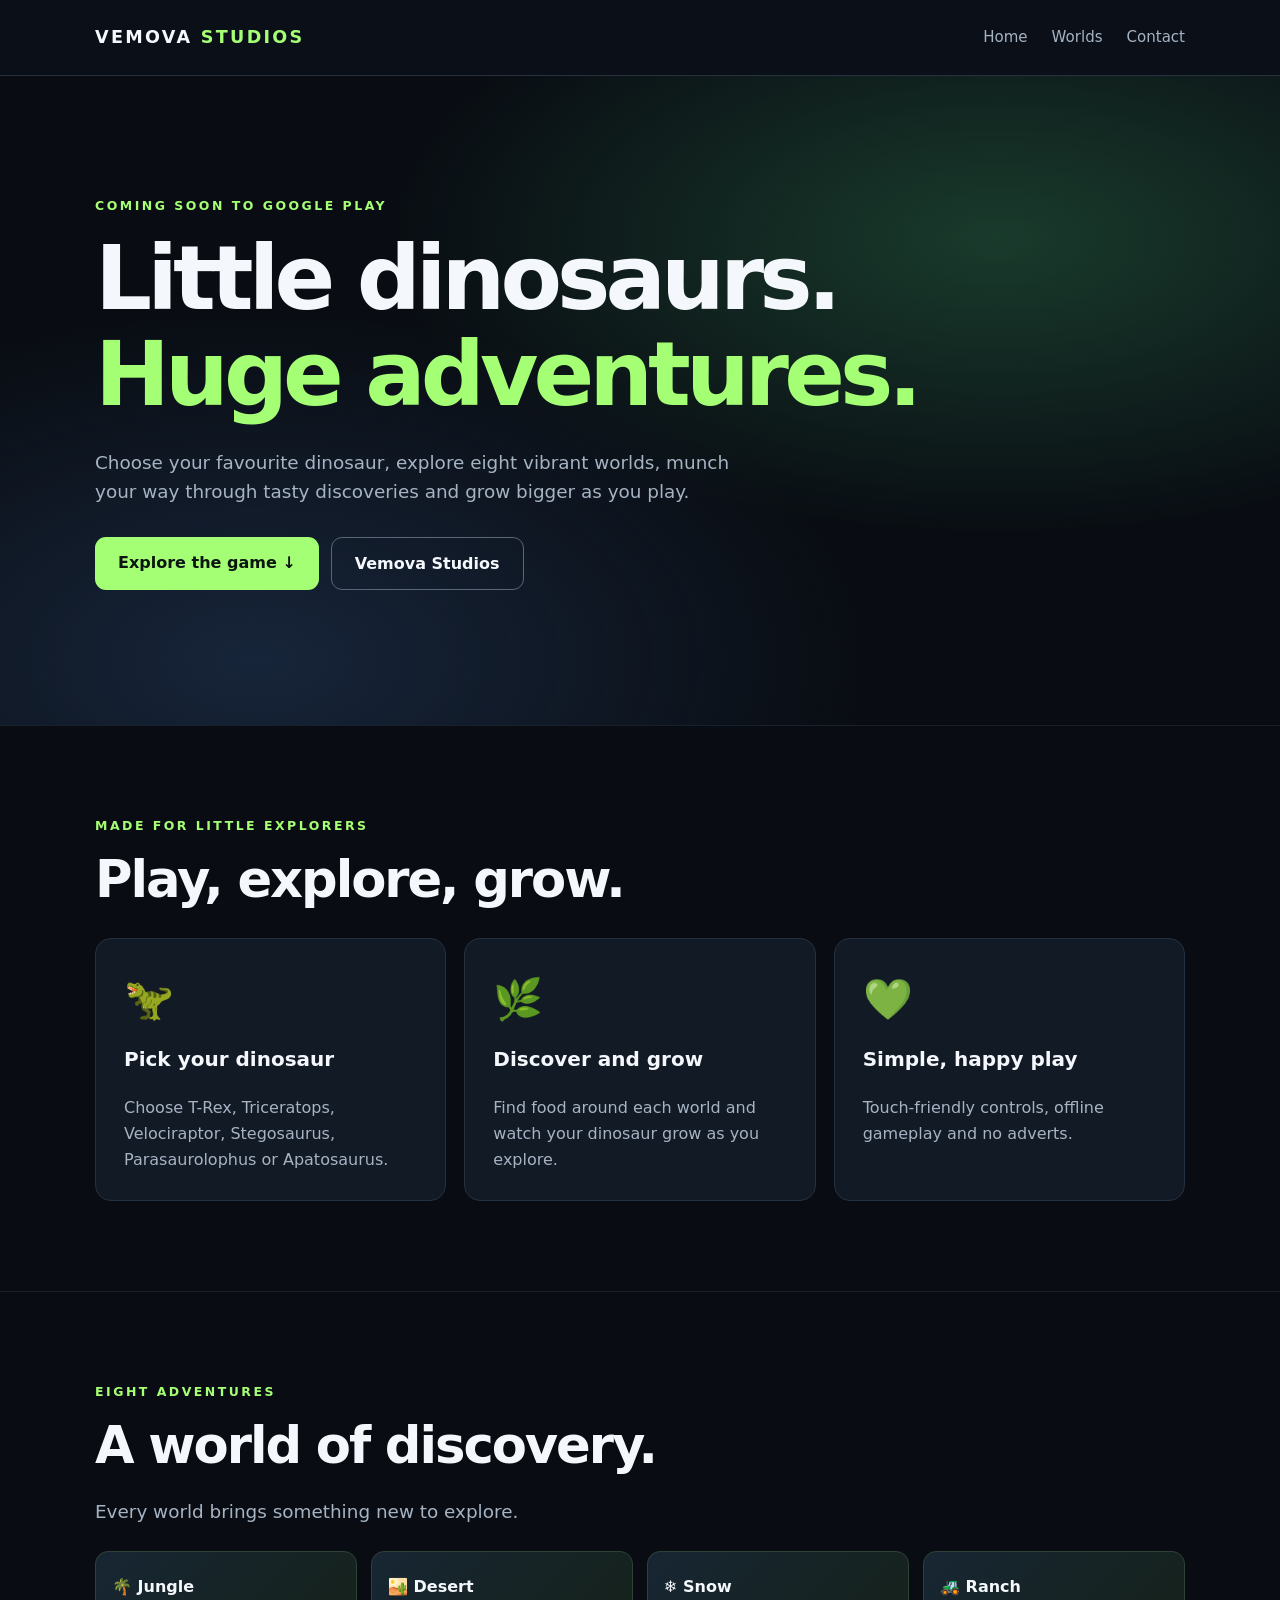
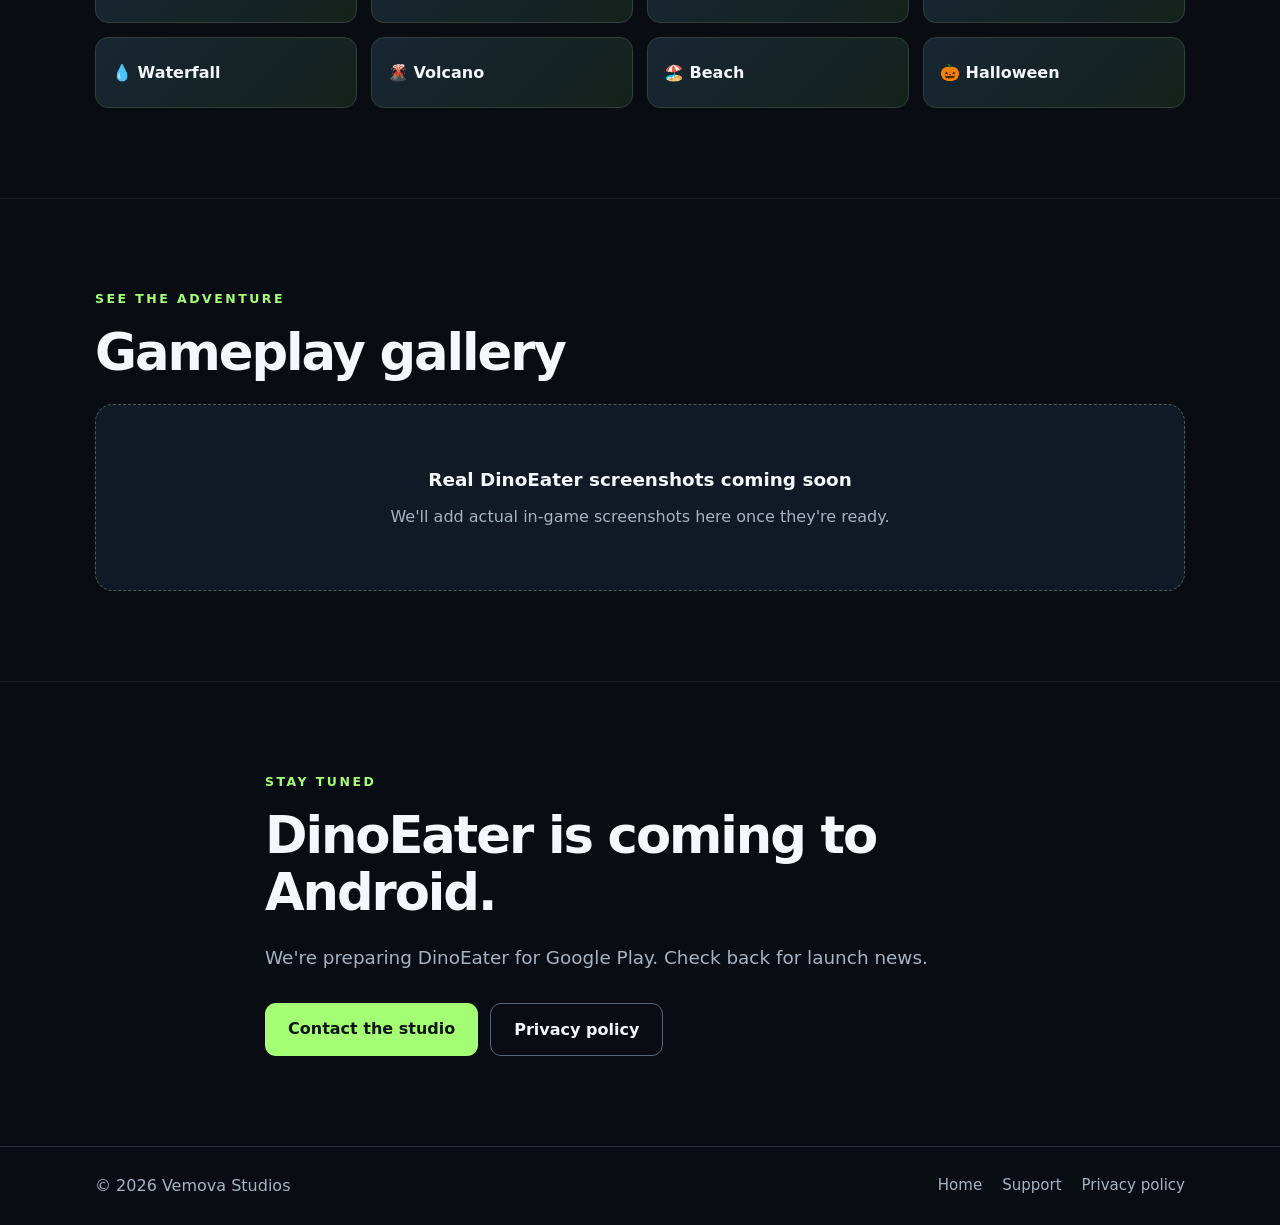
==== dinoeater/index.html @ 9712a266 "Add Vemova Studios website: dinoeater/index.html" ====
<!doctype html><html lang="en-GB"><head><meta charset="utf-8"><meta name="viewport" content="width=device-width,initial-scale=1"><meta name="description" content="DinoEater: an ad-free dinosaur adventure with six playable dinosaurs and eight worlds. Coming soon to Google Play."><meta name="theme-color" content="#090d13"><title>DinoEater | Vemova Studios</title><link rel="stylesheet" href="../style.css"></head><body><header><div class="wrap nav"><a class="brand" href="../">VEMOVA <span>STUDIOS</span></a><nav><a href="../">Home</a><a href="#worlds">Worlds</a><a href="mailto:support@vemovastudios.co.uk">Contact</a></nav></div></header><main><section class="hero"><div class="wrap"><div class="eyebrow">COMING SOON TO GOOGLE PLAY</div><h1>Little dinosaurs.<br><em>Huge adventures.</em></h1><p class="lead">Choose your favourite dinosaur, explore eight vibrant worlds, munch your way through tasty discoveries and grow bigger as you play.</p><div class="actions"><a class="button" href="#features">Explore the game ↓</a><a class="button outline" href="../">Vemova Studios</a></div></div></section><section class="section" id="features"><div class="wrap"><div class="eyebrow">MADE FOR LITTLE EXPLORERS</div><h2>Play, explore, grow.</h2><div class="grid"><article class="tile"><div class="icon">🦖</div><h3>Pick your dinosaur</h3><p>Choose T-Rex, Triceratops, Velociraptor, Stegosaurus, Parasaurolophus or Apatosaurus.</p></article><article class="tile"><div class="icon">🌿</div><h3>Discover and grow</h3><p>Find food around each world and watch your dinosaur grow as you explore.</p></article><article class="tile"><div class="icon">💚</div><h3>Simple, happy play</h3><p>Touch-friendly controls, offline gameplay and no adverts.</p></article></div></div></section><section class="section" id="worlds"><div class="wrap"><div class="eyebrow">EIGHT ADVENTURES</div><h2>A world of discovery.</h2><p class="section-intro">Every world brings something new to explore.</p><div class="worlds"><div class="world">🌴 Jungle</div><div class="world">🏜️ Desert</div><div class="world">❄️ Snow</div><div class="world">🚜 Ranch</div><div class="world">💧 Waterfall</div><div class="world">🌋 Volcano</div><div class="world">🏖️ Beach</div><div class="world">🎃 Halloween</div></div></div></section><section class="section"><div class="wrap"><div class="eyebrow">SEE THE ADVENTURE</div><h2>Gameplay gallery</h2><div class="shots"><strong>Real DinoEater screenshots coming soon</strong><p>We'll add actual in-game screenshots here once they're ready.</p></div></div></section><section class="section"><div class="wrap narrow"><div class="eyebrow">STAY TUNED</div><h2>DinoEater is coming to Android.</h2><p class="section-intro">We're preparing DinoEater for Google Play. Check back for launch news.</p><div class="actions"><a class="button" href="mailto:support@vemovastudios.co.uk?subject=DinoEater%20enquiry">Contact the studio</a><a class="button outline" href="https://privacy.vemovastudios.co.uk/">Privacy policy</a></div></div></section></main><footer><div class="wrap footer-inner"><span>© <span id="year">2026</span> Vemova Studios</span><div class="footer-links"><a href="../">Home</a><a href="mailto:support@vemovastudios.co.uk">Support</a><a href="https://privacy.vemovastudios.co.uk/">Privacy policy</a></div></div></footer><script>document.getElementById('year').textContent=new Date().getFullYear()</script></body></html>
---- style.css ----
:root{color-scheme:dark;--bg:#090d13;--panel:#121a25;--line:#263140;--text:#f4f7fb;--muted:#a6b3c3;--green:#a5ff75}*{box-sizing:border-box}html{scroll-behavior:smooth}body{margin:0;background:var(--bg);color:var(--text);font-family:Inter,system-ui,-apple-system,Segoe UI,sans-serif;line-height:1.6}a{color:inherit;text-decoration:none}.wrap{max-width:1140px;margin:auto;padding:0 25px}header{background:#0b1119eF;border-bottom:1px solid var(--line);position:sticky;top:0;z-index:5;backdrop-filter:blur(12px)}.nav{display:flex;justify-content:space-between;align-items:center;min-height:75px;gap:20px}.brand{font-size:1.1rem;font-weight:900;letter-spacing:.13em;white-space:nowrap}.brand span{color:var(--green)}nav{display:flex;gap:24px;flex-wrap:wrap}nav a,.footer-links a{color:var(--muted);font-size:.94rem}nav a:hover,a:hover{color:var(--green)}.hero{padding:120px 0 135px;background:radial-gradient(ellipse at 78% 25%,#193b2c 0,transparent 43%),radial-gradient(ellipse at 20% 90%,#17253a 0,transparent 42%),var(--bg)}.eyebrow{font-size:.78rem;font-weight:800;letter-spacing:.2em;color:var(--green);margin-bottom:15px}h1,h2,h3,p{margin-top:0}h1{font-size:clamp(3rem,7vw,6.4rem);line-height:1.07;letter-spacing:-.055em;margin-bottom:25px}h1 em{color:var(--green);font-style:normal}h2{font-size:clamp(2.1rem,4vw,3.7rem);line-height:1.12;letter-spacing:-.04em;margin-bottom:22px}h3{font-size:1.25rem}.lead,.section-intro{font-size:1.15rem;max-width:680px;color:var(--muted)}.actions{display:flex;gap:12px;flex-wrap:wrap;margin-top:30px}.button{display:inline-block;background:var(--green);color:#0b1610;padding:13px 23px;border-radius:11px;font-weight:800}.button:hover{background:#d0ffae;color:#07120a}.button.outline{background:transparent;border:1px solid #586677;color:var(--text)}.section{padding:90px 0;border-top:1px solid #17202b}.feature{display:grid;grid-template-columns:1.1fr .9fr;gap:45px;align-items:center}.pills{display:flex;flex-wrap:wrap;gap:9px;margin:24px 0 28px}.pill{padding:7px 12px;border:1px solid #3c5443;border-radius:99px;color:#d5f6d2;background:#15241d;font-size:.84rem}.dino-mark{min-height:350px;border-radius:22px;display:grid;place-items:center;text-align:center;background:radial-gradient(circle at 50% 45%,#275c35,#132b28 60%,#101824);border:1px solid #31503c;box-shadow:0 20px 80px #0005}.dino-mark strong{display:block;font-size:2.6rem;color:var(--green);line-height:1.3}.dino-mark small{display:block;color:#d0dfd2}.emoji{font-size:6.5rem}.narrow{max-width:800px}.grid{display:grid;grid-template-columns:repeat(3,1fr);gap:18px;margin-top:30px}.tile{background:var(--panel);border:1px solid var(--line);border-radius:16px;padding:28px}.tile p{color:var(--muted);margin-bottom:0}.icon{font-size:2.5rem;margin-bottom:12px}.worlds{display:grid;grid-template-columns:repeat(4,1fr);gap:14px;margin-top:25px}.world{background:linear-gradient(135deg,#172633,#15221b);border:1px solid #304139;padding:22px 16px;border-radius:13px;font-weight:700}.shots{background:#101925;border:1px dashed #496051;border-radius:18px;padding:60px 25px;text-align:center;color:var(--muted)}.shots strong{display:block;color:var(--text);font-size:1.15rem;margin-bottom:10px}.shots p{margin-bottom:0}footer{border-top:1px solid var(--line);padding:26px 0;color:var(--muted)}.footer-inner,.footer-links{display:flex;justify-content:space-between;gap:20px;flex-wrap:wrap}@media(max-width:750px){.nav{align-items:flex-start;flex-direction:column;padding-top:15px;padding-bottom:15px}nav{gap:16px}.hero{padding:85px 0}.section{padding:65px 0}.feature,.grid{grid-template-columns:1fr}.worlds{grid-template-columns:repeat(2,1fr)}.dino-mark{min-height:270px}}
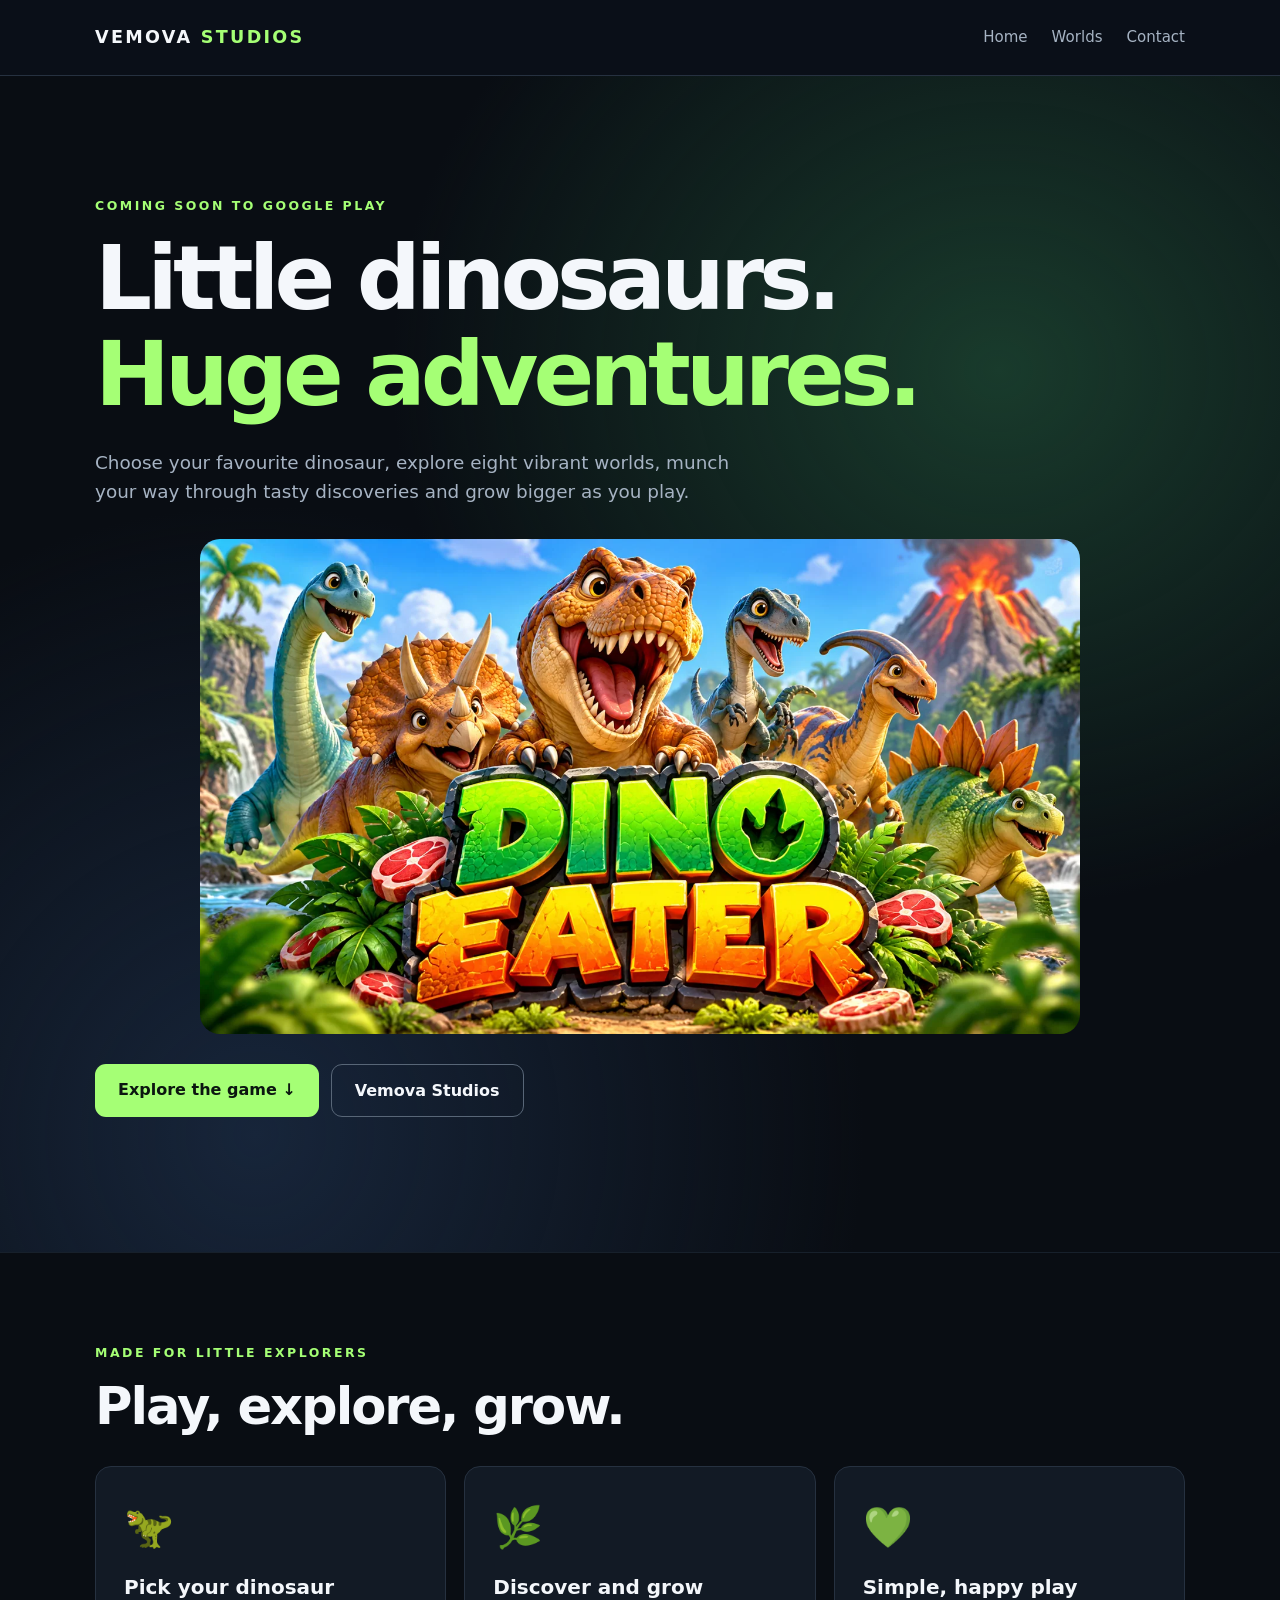
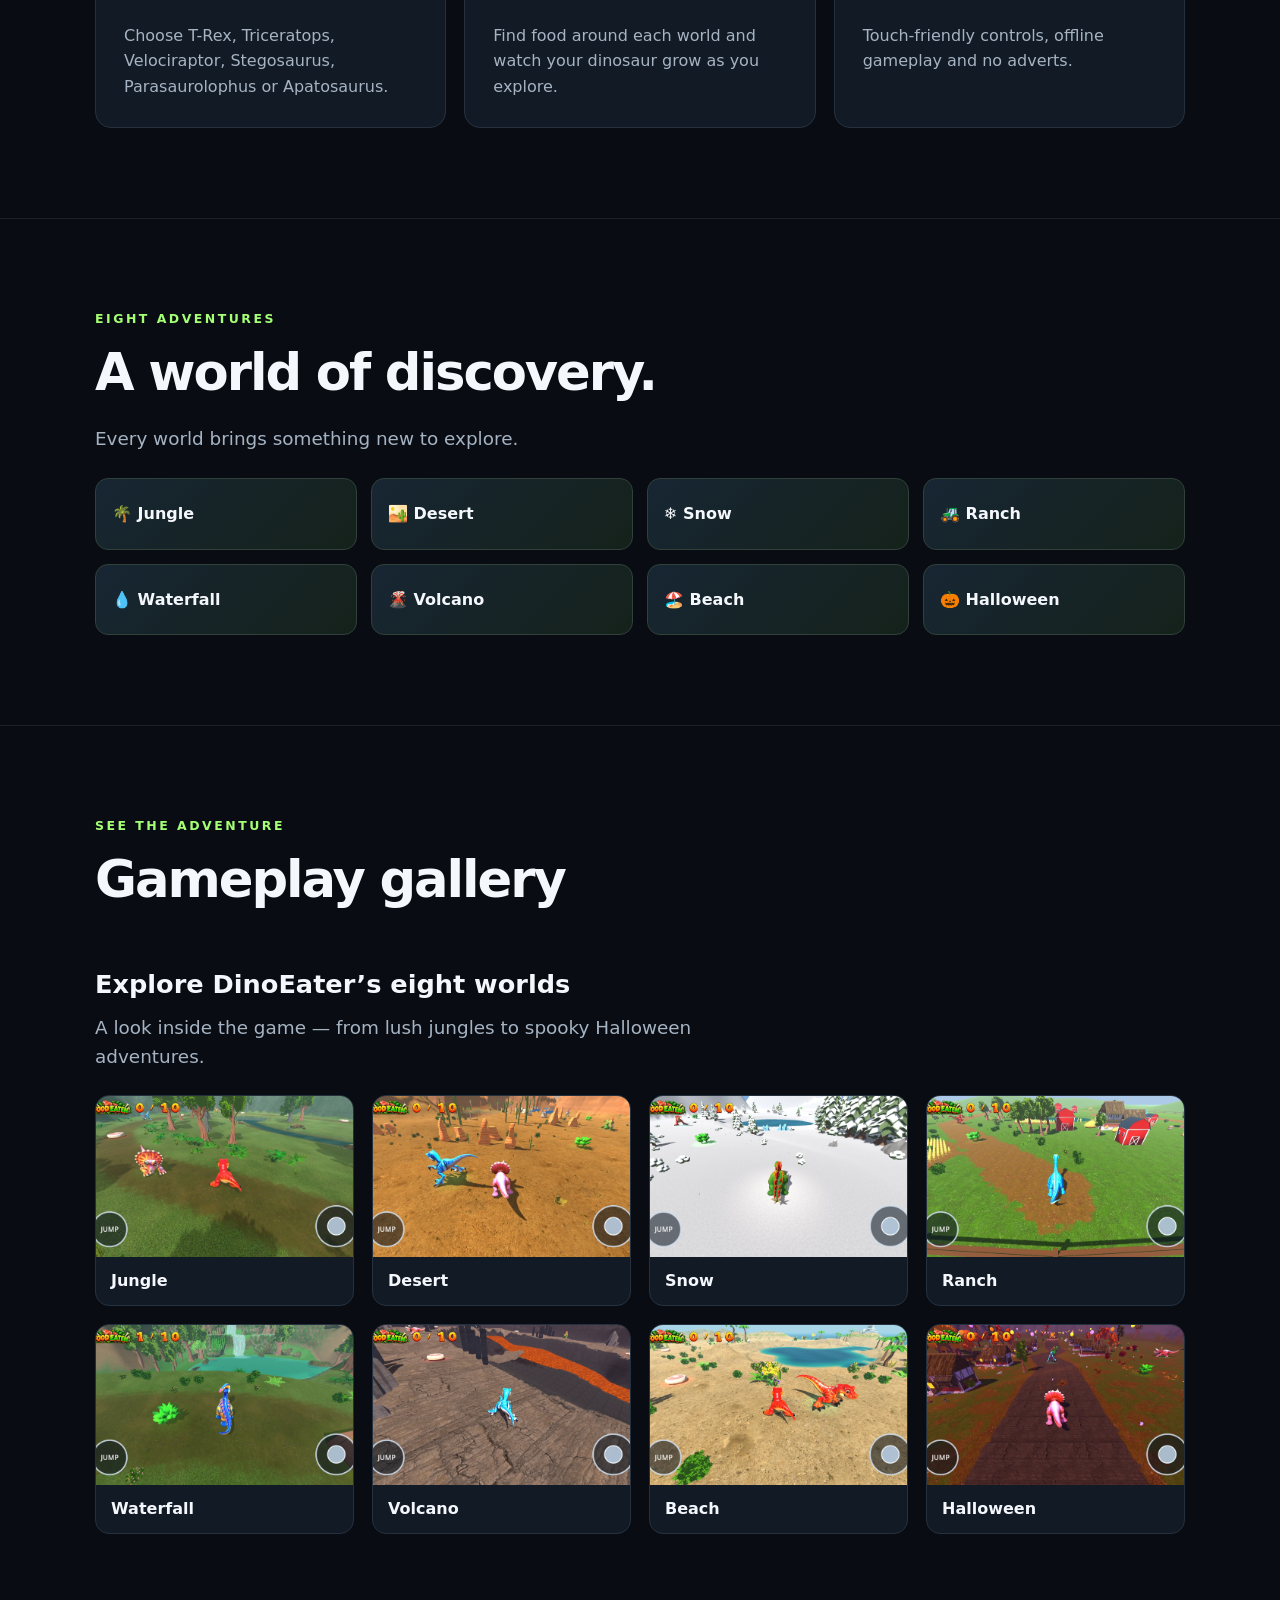
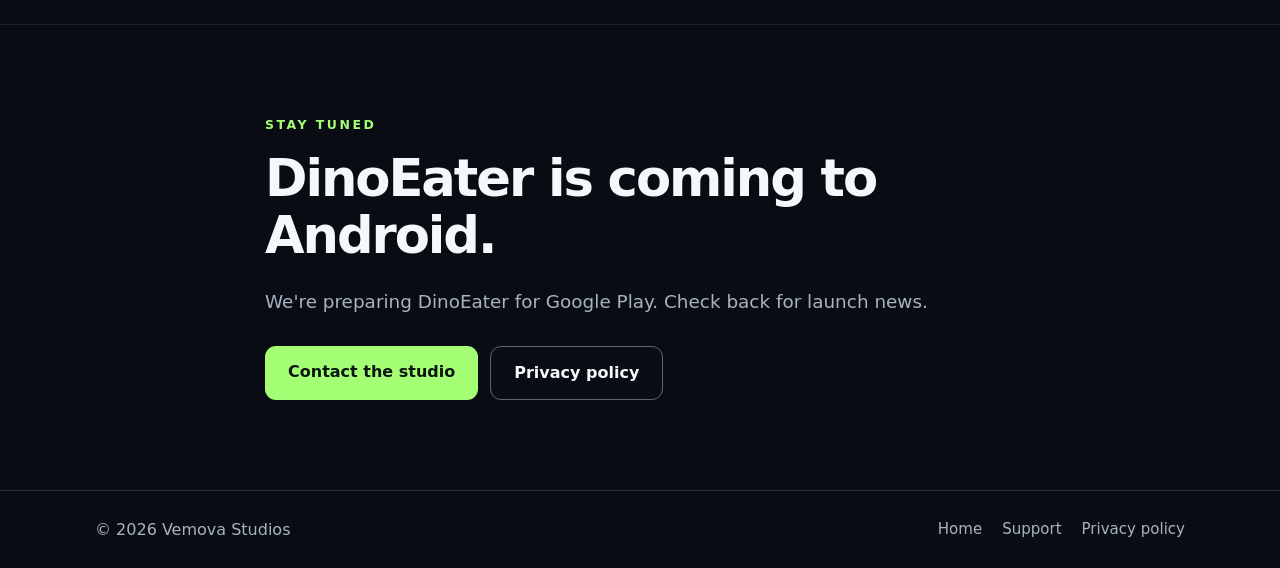
==== commit cf1aca14: "Add DinoEater banner and eight gameplay screenshots to game page" ====
--- a/dinoeater/index.html
+++ b/dinoeater/index.html
@@ -1 +1 @@
-<!doctype html><html lang="en-GB"><head><meta charset="utf-8"><meta name="viewport" content="width=device-width,initial-scale=1"><meta name="description" content="DinoEater: an ad-free dinosaur adventure with six playable dinosaurs and eight worlds. Coming soon to Google Play."><meta name="theme-color" content="#090d13"><title>DinoEater | Vemova Studios</title><link rel="stylesheet" href="../style.css"></head><body><header><div class="wrap nav"><a class="brand" href="../">VEMOVA <span>STUDIOS</span></a><nav><a href="../">Home</a><a href="#worlds">Worlds</a><a href="mailto:support@vemovastudios.co.uk">Contact</a></nav></div></header><main><section class="hero"><div class="wrap"><div class="eyebrow">COMING SOON TO GOOGLE PLAY</div><h1>Little dinosaurs.<br><em>Huge adventures.</em></h1><p class="lead">Choose your favourite dinosaur, explore eight vibrant worlds, munch your way through tasty discoveries and grow bigger as you play.</p><div class="actions"><a class="button" href="#features">Explore the game ↓</a><a class="button outline" href="../">Vemova Studios</a></div></div></section><section class="section" id="features"><div class="wrap"><div class="eyebrow">MADE FOR LITTLE EXPLORERS</div><h2>Play, explore, grow.</h2><div class="grid"><article class="tile"><div class="icon">🦖</div><h3>Pick your dinosaur</h3><p>Choose T-Rex, Triceratops, Velociraptor, Stegosaurus, Parasaurolophus or Apatosaurus.</p></article><article class="tile"><div class="icon">🌿</div><h3>Discover and grow</h3><p>Find food around each world and watch your dinosaur grow as you explore.</p></article><article class="tile"><div class="icon">💚</div><h3>Simple, happy play</h3><p>Touch-friendly controls, offline gameplay and no adverts.</p></article></div></div></section><section class="section" id="worlds"><div class="wrap"><div class="eyebrow">EIGHT ADVENTURES</div><h2>A world of discovery.</h2><p class="section-intro">Every world brings something new to explore.</p><div class="worlds"><div class="world">🌴 Jungle</div><div class="world">🏜️ Desert</div><div class="world">❄️ Snow</div><div class="world">🚜 Ranch</div><div class="world">💧 Waterfall</div><div class="world">🌋 Volcano</div><div class="world">🏖️ Beach</div><div class="world">🎃 Halloween</div></div></div></section><section class="section"><div class="wrap"><div class="eyebrow">SEE THE ADVENTURE</div><h2>Gameplay gallery</h2><div class="shots"><strong>Real DinoEater screenshots coming soon</strong><p>We'll add actual in-game screenshots here once they're ready.</p></div></div></section><section class="section"><div class="wrap narrow"><div class="eyebrow">STAY TUNED</div><h2>DinoEater is coming to Android.</h2><p class="section-intro">We're preparing DinoEater for Google Play. Check back for launch news.</p><div class="actions"><a class="button" href="mailto:support@vemovastudios.co.uk?subject=DinoEater%20enquiry">Contact the studio</a><a class="button outline" href="https://privacy.vemovastudios.co.uk/">Privacy policy</a></div></div></section></main><footer><div class="wrap footer-inner"><span>© <span id="year">2026</span> Vemova Studios</span><div class="footer-links"><a href="../">Home</a><a href="mailto:support@vemovastudios.co.uk">Support</a><a href="https://privacy.vemovastudios.co.uk/">Privacy policy</a></div></div></footer><script>document.getElementById('year').textContent=new Date().getFullYear()</script></body></html>+<!doctype html><html lang="en-GB"><head><meta charset="utf-8"><meta name="viewport" content="width=device-width,initial-scale=1"><meta name="description" content="DinoEater: an ad-free dinosaur adventure with six playable dinosaurs and eight worlds. Coming soon to Google Play."><meta name="theme-color" content="#090d13"><title>DinoEater | Vemova Studios</title><link rel="stylesheet" href="../style.css"></head><body><header><div class="wrap nav"><a class="brand" href="../">VEMOVA <span>STUDIOS</span></a><nav><a href="../">Home</a><a href="#worlds">Worlds</a><a href="mailto:support@vemovastudios.co.uk">Contact</a></nav></div></header><main><section class="hero"><div class="wrap"><div class="eyebrow">COMING SOON TO GOOGLE PLAY</div><h1>Little dinosaurs.<br><em>Huge adventures.</em></h1><p class="lead">Choose your favourite dinosaur, explore eight vibrant worlds, munch your way through tasty discoveries and grow bigger as you play.</p><img src="../dinoeater-banner.webp" alt="DinoEater adventure artwork with six colourful dinosaurs" style="display:block;width:100%;max-width:880px;border-radius:20px;margin:32px auto 0" loading="eager"><div class="actions"><a class="button" href="#features">Explore the game ↓</a><a class="button outline" href="../">Vemova Studios</a></div></div></section><section class="section" id="features"><div class="wrap"><div class="eyebrow">MADE FOR LITTLE EXPLORERS</div><h2>Play, explore, grow.</h2><div class="grid"><article class="tile"><div class="icon">🦖</div><h3>Pick your dinosaur</h3><p>Choose T-Rex, Triceratops, Velociraptor, Stegosaurus, Parasaurolophus or Apatosaurus.</p></article><article class="tile"><div class="icon">🌿</div><h3>Discover and grow</h3><p>Find food around each world and watch your dinosaur grow as you explore.</p></article><article class="tile"><div class="icon">💚</div><h3>Simple, happy play</h3><p>Touch-friendly controls, offline gameplay and no adverts.</p></article></div></div></section><section class="section" id="worlds"><div class="wrap"><div class="eyebrow">EIGHT ADVENTURES</div><h2>A world of discovery.</h2><p class="section-intro">Every world brings something new to explore.</p><div class="worlds"><div class="world">🌴 Jungle</div><div class="world">🏜️ Desert</div><div class="world">❄️ Snow</div><div class="world">🚜 Ranch</div><div class="world">💧 Waterfall</div><div class="world">🌋 Volcano</div><div class="world">🏖️ Beach</div><div class="world">🎃 Halloween</div></div></div></section><section class="section"><div class="wrap"><div class="eyebrow">SEE THE ADVENTURE</div><h2>Gameplay gallery</h2><div style="margin-top:55px"><h3 style="font-size:1.6rem;margin-bottom:8px">Explore DinoEater’s eight worlds</h3><p class="section-intro">A look inside the game — from lush jungles to spooky Halloween adventures.</p><div class="dino-gallery" style="display:grid;grid-template-columns:repeat(auto-fit,minmax(240px,1fr));gap:18px;margin-top:24px"><figure style="margin:0;background:#121a25;border:1px solid #263140;border-radius:14px;overflow:hidden"><img src="../01-jungle.webp" alt="DinoEater Jungle world gameplay screenshot" loading="lazy" style="display:block;width:100%;aspect-ratio:16/10;object-fit:cover"><figcaption style="padding:11px 15px;font-weight:700">Jungle</figcaption></figure><figure style="margin:0;background:#121a25;border:1px solid #263140;border-radius:14px;overflow:hidden"><img src="../02-desert.webp" alt="DinoEater Desert world gameplay screenshot" loading="lazy" style="display:block;width:100%;aspect-ratio:16/10;object-fit:cover"><figcaption style="padding:11px 15px;font-weight:700">Desert</figcaption></figure><figure style="margin:0;background:#121a25;border:1px solid #263140;border-radius:14px;overflow:hidden"><img src="../03-snow.webp" alt="DinoEater Snow world gameplay screenshot" loading="lazy" style="display:block;width:100%;aspect-ratio:16/10;object-fit:cover"><figcaption style="padding:11px 15px;font-weight:700">Snow</figcaption></figure><figure style="margin:0;background:#121a25;border:1px solid #263140;border-radius:14px;overflow:hidden"><img src="../04-ranch.webp" alt="DinoEater Ranch world gameplay screenshot" loading="lazy" style="display:block;width:100%;aspect-ratio:16/10;object-fit:cover"><figcaption style="padding:11px 15px;font-weight:700">Ranch</figcaption></figure><figure style="margin:0;background:#121a25;border:1px solid #263140;border-radius:14px;overflow:hidden"><img src="../05-waterfall.webp" alt="DinoEater Waterfall world gameplay screenshot" loading="lazy" style="display:block;width:100%;aspect-ratio:16/10;object-fit:cover"><figcaption style="padding:11px 15px;font-weight:700">Waterfall</figcaption></figure><figure style="margin:0;background:#121a25;border:1px solid #263140;border-radius:14px;overflow:hidden"><img src="../06-volcano.webp" alt="DinoEater Volcano world gameplay screenshot" loading="lazy" style="display:block;width:100%;aspect-ratio:16/10;object-fit:cover"><figcaption style="padding:11px 15px;font-weight:700">Volcano</figcaption></figure><figure style="margin:0;background:#121a25;border:1px solid #263140;border-radius:14px;overflow:hidden"><img src="../07-beach.webp" alt="DinoEater Beach world gameplay screenshot" loading="lazy" style="display:block;width:100%;aspect-ratio:16/10;object-fit:cover"><figcaption style="padding:11px 15px;font-weight:700">Beach</figcaption></figure><figure style="margin:0;background:#121a25;border:1px solid #263140;border-radius:14px;overflow:hidden"><img src="../08-halloween.webp" alt="DinoEater Halloween world gameplay screenshot" loading="lazy" style="display:block;width:100%;aspect-ratio:16/10;object-fit:cover"><figcaption style="padding:11px 15px;font-weight:700">Halloween</figcaption></figure></div></div></div></section><section class="section"><div class="wrap narrow"><div class="eyebrow">STAY TUNED</div><h2>DinoEater is coming to Android.</h2><p class="section-intro">We're preparing DinoEater for Google Play. Check back for launch news.</p><div class="actions"><a class="button" href="mailto:support@vemovastudios.co.uk?subject=DinoEater%20enquiry">Contact the studio</a><a class="button outline" href="https://privacy.vemovastudios.co.uk/">Privacy policy</a></div></div></section></main><footer><div class="wrap footer-inner"><span>© <span id="year">2026</span> Vemova Studios</span><div class="footer-links"><a href="../">Home</a><a href="mailto:support@vemovastudios.co.uk">Support</a><a href="https://privacy.vemovastudios.co.uk/">Privacy policy</a></div></div></footer><script>document.getElementById('year').textContent=new Date().getFullYear()</script></body></html>
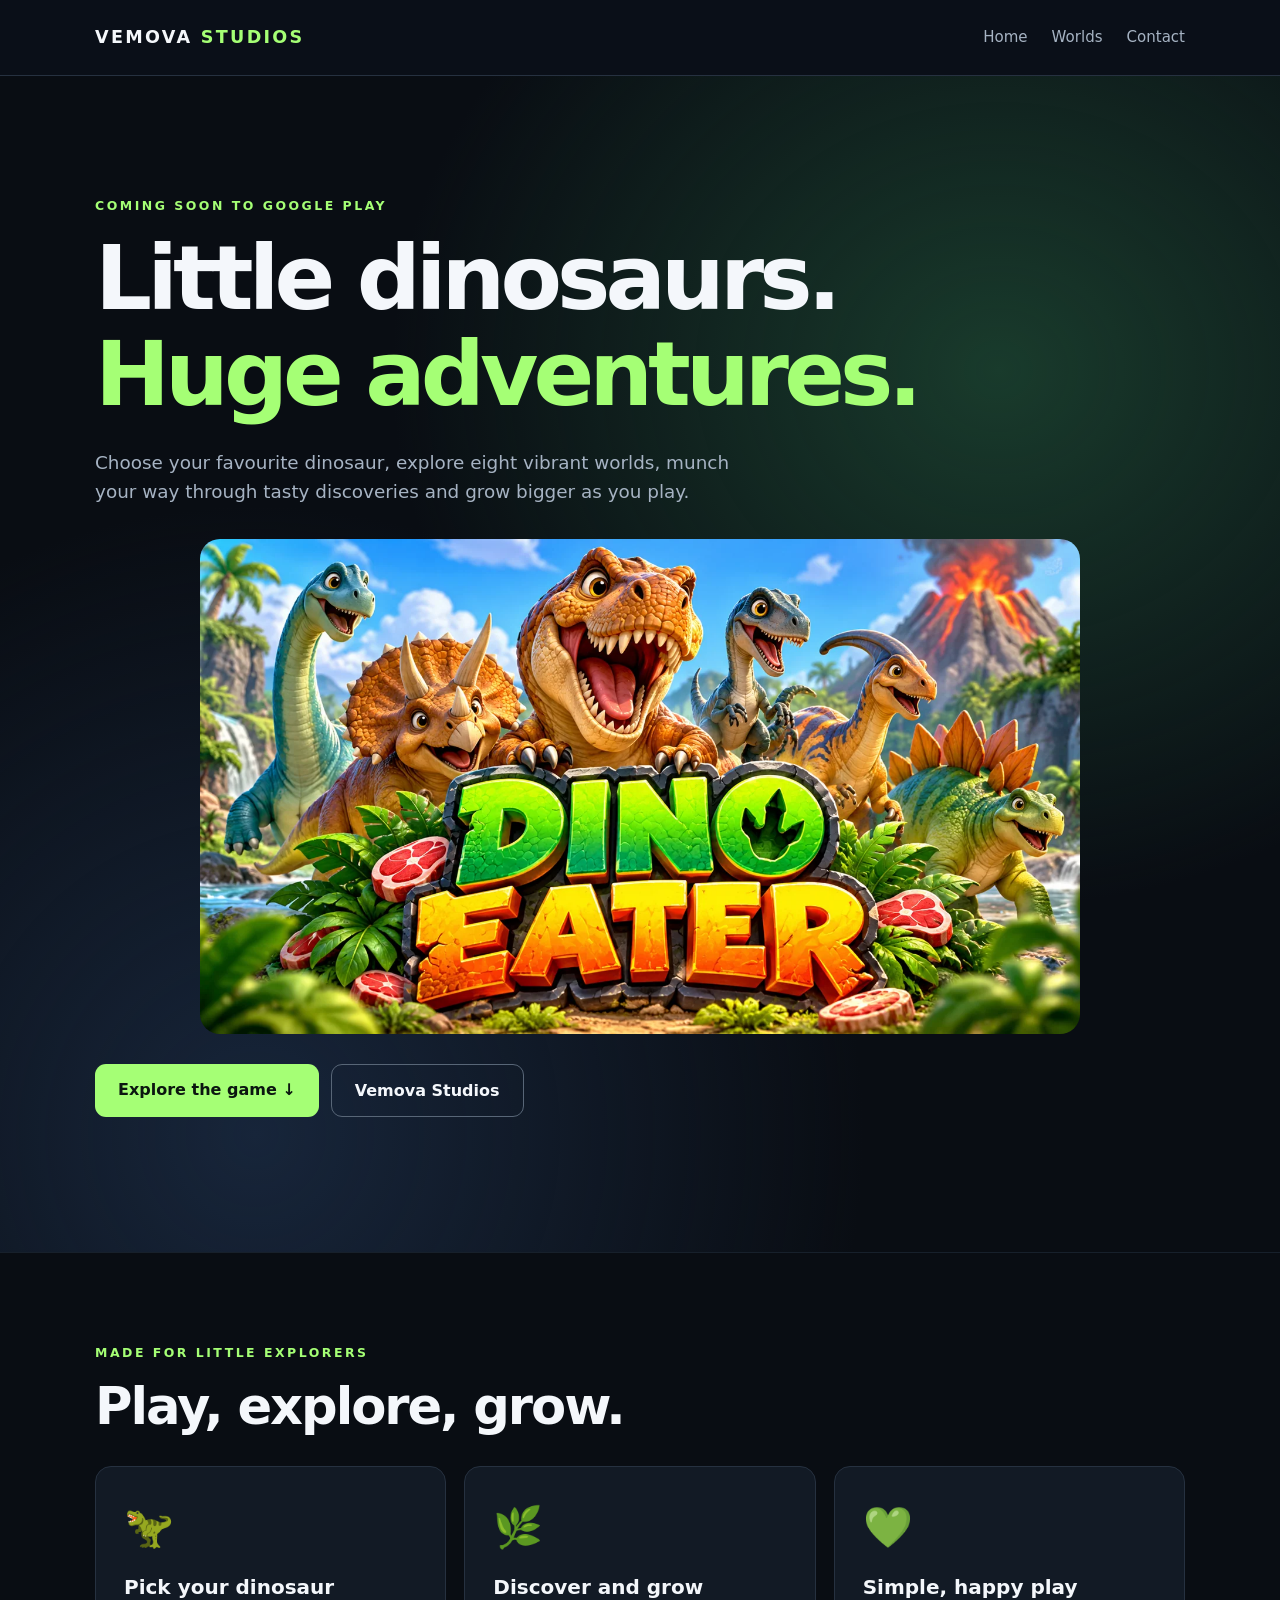
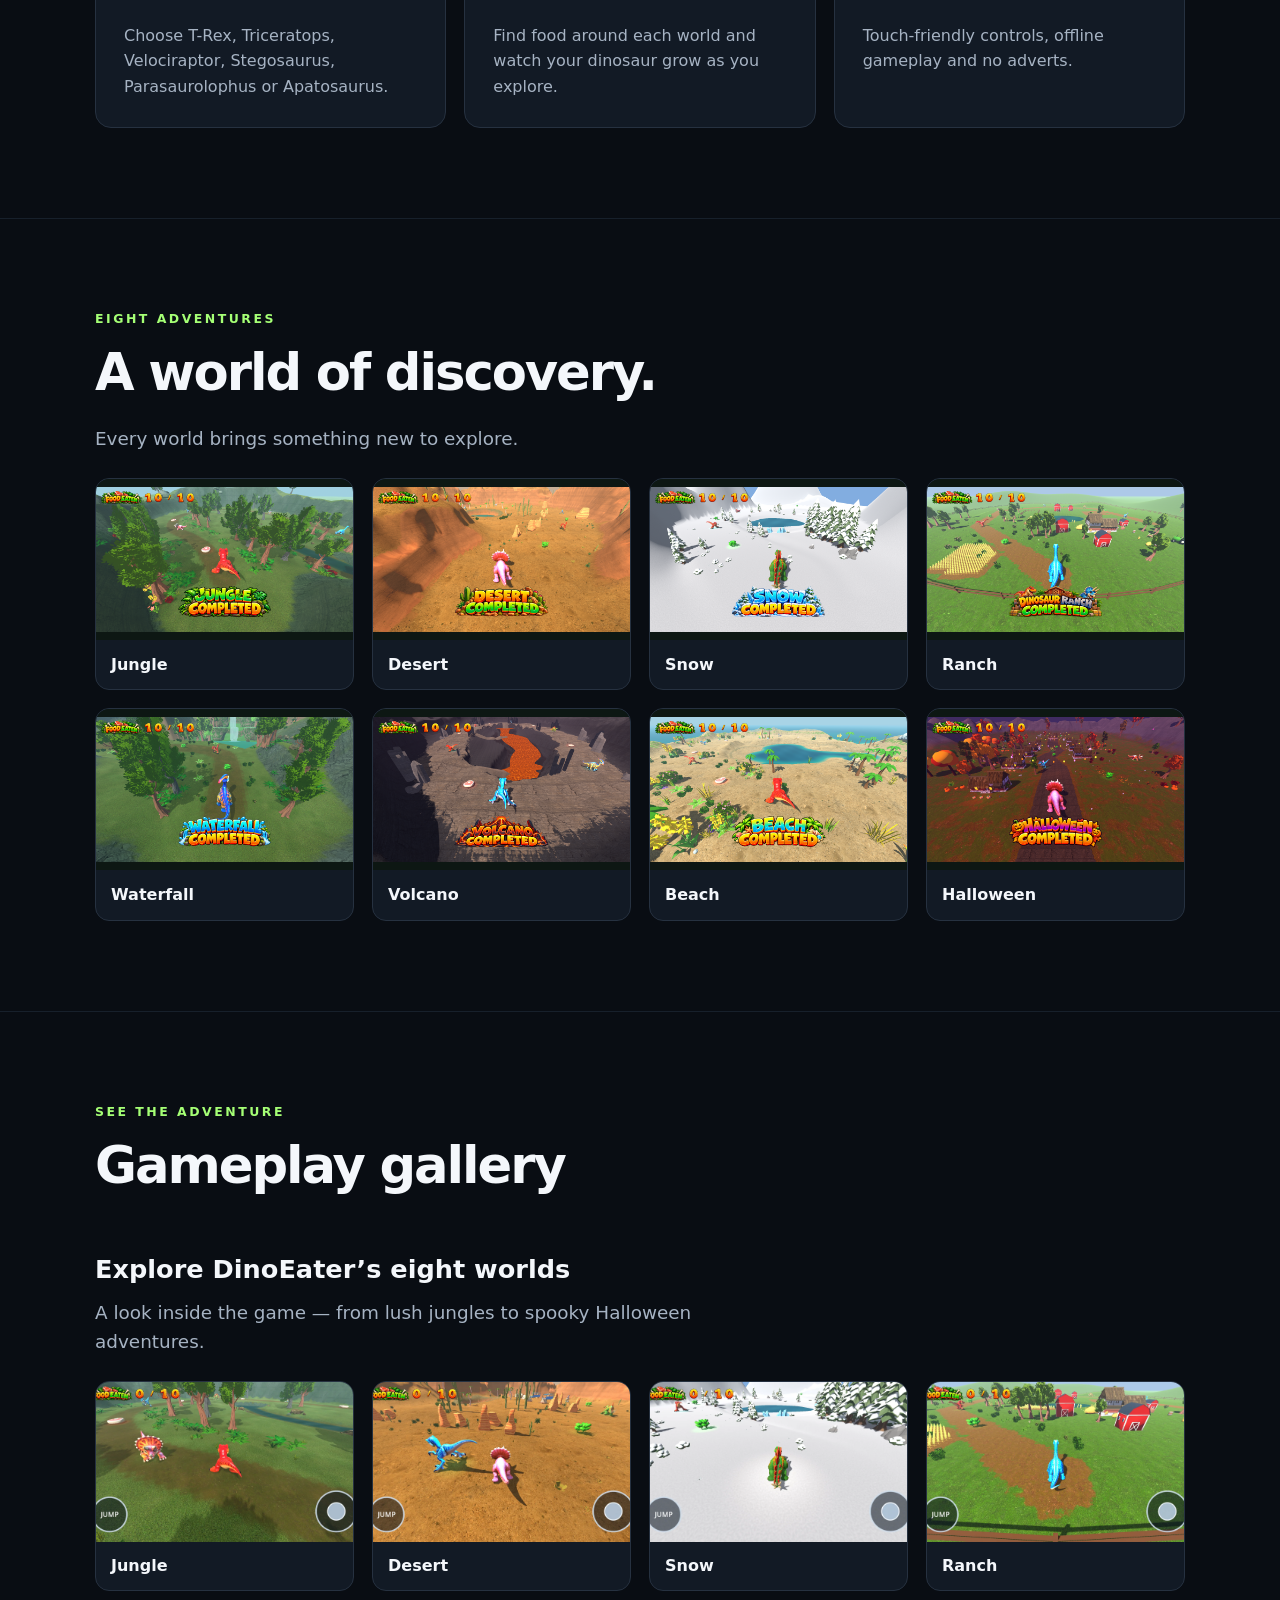
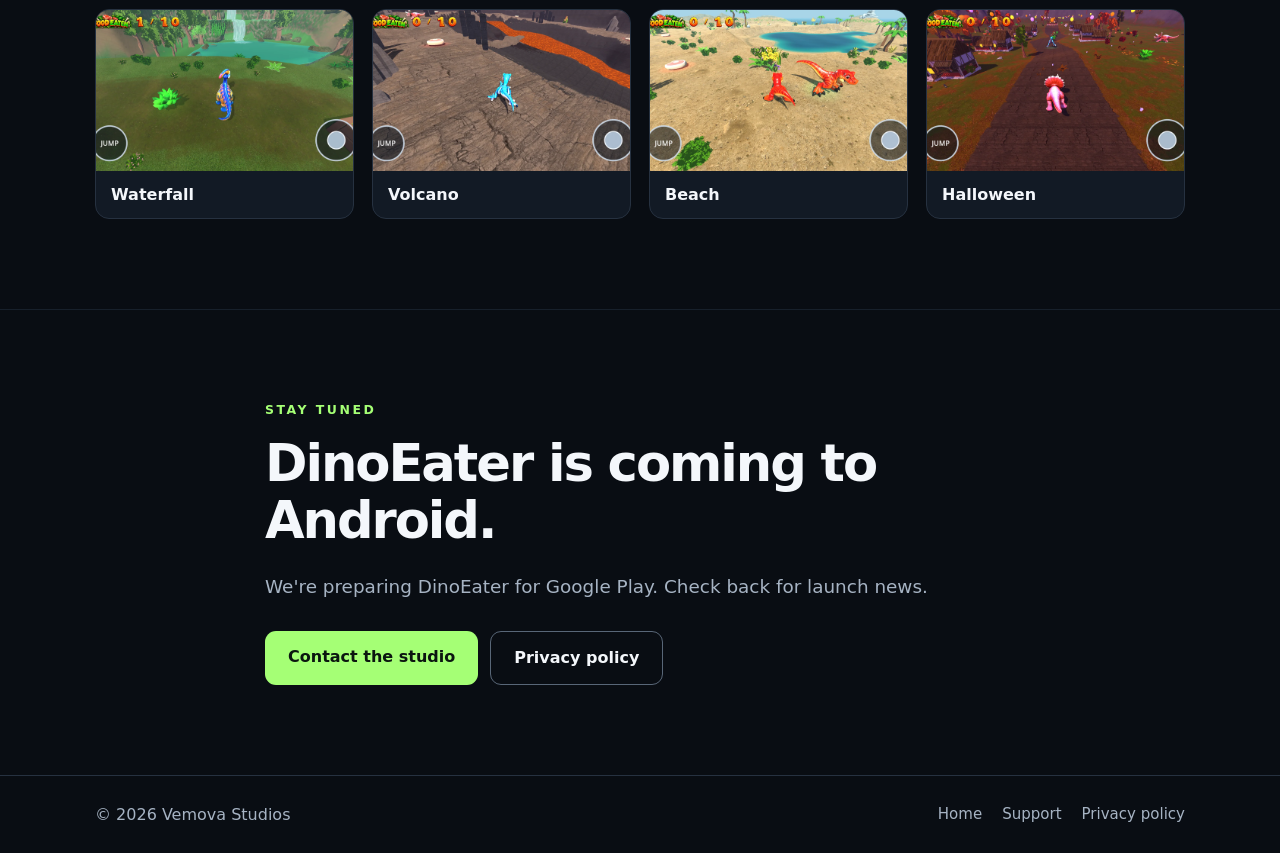
==== commit 42a87fd3: "Display eight level completion screens in DinoEater worlds section" ====
--- a/dinoeater/index.html
+++ b/dinoeater/index.html
@@ -1 +1 @@
-<!doctype html><html lang="en-GB"><head><meta charset="utf-8"><meta name="viewport" content="width=device-width,initial-scale=1"><meta name="description" content="DinoEater: an ad-free dinosaur adventure with six playable dinosaurs and eight worlds. Coming soon to Google Play."><meta name="theme-color" content="#090d13"><title>DinoEater | Vemova Studios</title><link rel="stylesheet" href="../style.css"></head><body><header><div class="wrap nav"><a class="brand" href="../">VEMOVA <span>STUDIOS</span></a><nav><a href="../">Home</a><a href="#worlds">Worlds</a><a href="mailto:support@vemovastudios.co.uk">Contact</a></nav></div></header><main><section class="hero"><div class="wrap"><div class="eyebrow">COMING SOON TO GOOGLE PLAY</div><h1>Little dinosaurs.<br><em>Huge adventures.</em></h1><p class="lead">Choose your favourite dinosaur, explore eight vibrant worlds, munch your way through tasty discoveries and grow bigger as you play.</p><img src="../dinoeater-banner.webp" alt="DinoEater adventure artwork with six colourful dinosaurs" style="display:block;width:100%;max-width:880px;border-radius:20px;margin:32px auto 0" loading="eager"><div class="actions"><a class="button" href="#features">Explore the game ↓</a><a class="button outline" href="../">Vemova Studios</a></div></div></section><section class="section" id="features"><div class="wrap"><div class="eyebrow">MADE FOR LITTLE EXPLORERS</div><h2>Play, explore, grow.</h2><div class="grid"><article class="tile"><div class="icon">🦖</div><h3>Pick your dinosaur</h3><p>Choose T-Rex, Triceratops, Velociraptor, Stegosaurus, Parasaurolophus or Apatosaurus.</p></article><article class="tile"><div class="icon">🌿</div><h3>Discover and grow</h3><p>Find food around each world and watch your dinosaur grow as you explore.</p></article><article class="tile"><div class="icon">💚</div><h3>Simple, happy play</h3><p>Touch-friendly controls, offline gameplay and no adverts.</p></article></div></div></section><section class="section" id="worlds"><div class="wrap"><div class="eyebrow">EIGHT ADVENTURES</div><h2>A world of discovery.</h2><p class="section-intro">Every world brings something new to explore.</p><div class="worlds"><div class="world">🌴 Jungle</div><div class="world">🏜️ Desert</div><div class="world">❄️ Snow</div><div class="world">🚜 Ranch</div><div class="world">💧 Waterfall</div><div class="world">🌋 Volcano</div><div class="world">🏖️ Beach</div><div class="world">🎃 Halloween</div></div></div></section><section class="section"><div class="wrap"><div class="eyebrow">SEE THE ADVENTURE</div><h2>Gameplay gallery</h2><div style="margin-top:55px"><h3 style="font-size:1.6rem;margin-bottom:8px">Explore DinoEater’s eight worlds</h3><p class="section-intro">A look inside the game — from lush jungles to spooky Halloween adventures.</p><div class="dino-gallery" style="display:grid;grid-template-columns:repeat(auto-fit,minmax(240px,1fr));gap:18px;margin-top:24px"><figure style="margin:0;background:#121a25;border:1px solid #263140;border-radius:14px;overflow:hidden"><img src="../01-jungle.webp" alt="DinoEater Jungle world gameplay screenshot" loading="lazy" style="display:block;width:100%;aspect-ratio:16/10;object-fit:cover"><figcaption style="padding:11px 15px;font-weight:700">Jungle</figcaption></figure><figure style="margin:0;background:#121a25;border:1px solid #263140;border-radius:14px;overflow:hidden"><img src="../02-desert.webp" alt="DinoEater Desert world gameplay screenshot" loading="lazy" style="display:block;width:100%;aspect-ratio:16/10;object-fit:cover"><figcaption style="padding:11px 15px;font-weight:700">Desert</figcaption></figure><figure style="margin:0;background:#121a25;border:1px solid #263140;border-radius:14px;overflow:hidden"><img src="../03-snow.webp" alt="DinoEater Snow world gameplay screenshot" loading="lazy" style="display:block;width:100%;aspect-ratio:16/10;object-fit:cover"><figcaption style="padding:11px 15px;font-weight:700">Snow</figcaption></figure><figure style="margin:0;background:#121a25;border:1px solid #263140;border-radius:14px;overflow:hidden"><img src="../04-ranch.webp" alt="DinoEater Ranch world gameplay screenshot" loading="lazy" style="display:block;width:100%;aspect-ratio:16/10;object-fit:cover"><figcaption style="padding:11px 15px;font-weight:700">Ranch</figcaption></figure><figure style="margin:0;background:#121a25;border:1px solid #263140;border-radius:14px;overflow:hidden"><img src="../05-waterfall.webp" alt="DinoEater Waterfall world gameplay screenshot" loading="lazy" style="display:block;width:100%;aspect-ratio:16/10;object-fit:cover"><figcaption style="padding:11px 15px;font-weight:700">Waterfall</figcaption></figure><figure style="margin:0;background:#121a25;border:1px solid #263140;border-radius:14px;overflow:hidden"><img src="../06-volcano.webp" alt="DinoEater Volcano world gameplay screenshot" loading="lazy" style="display:block;width:100%;aspect-ratio:16/10;object-fit:cover"><figcaption style="padding:11px 15px;font-weight:700">Volcano</figcaption></figure><figure style="margin:0;background:#121a25;border:1px solid #263140;border-radius:14px;overflow:hidden"><img src="../07-beach.webp" alt="DinoEater Beach world gameplay screenshot" loading="lazy" style="display:block;width:100%;aspect-ratio:16/10;object-fit:cover"><figcaption style="padding:11px 15px;font-weight:700">Beach</figcaption></figure><figure style="margin:0;background:#121a25;border:1px solid #263140;border-radius:14px;overflow:hidden"><img src="../08-halloween.webp" alt="DinoEater Halloween world gameplay screenshot" loading="lazy" style="display:block;width:100%;aspect-ratio:16/10;object-fit:cover"><figcaption style="padding:11px 15px;font-weight:700">Halloween</figcaption></figure></div></div></div></section><section class="section"><div class="wrap narrow"><div class="eyebrow">STAY TUNED</div><h2>DinoEater is coming to Android.</h2><p class="section-intro">We're preparing DinoEater for Google Play. Check back for launch news.</p><div class="actions"><a class="button" href="mailto:support@vemovastudios.co.uk?subject=DinoEater%20enquiry">Contact the studio</a><a class="button outline" href="https://privacy.vemovastudios.co.uk/">Privacy policy</a></div></div></section></main><footer><div class="wrap footer-inner"><span>© <span id="year">2026</span> Vemova Studios</span><div class="footer-links"><a href="../">Home</a><a href="mailto:support@vemovastudios.co.uk">Support</a><a href="https://privacy.vemovastudios.co.uk/">Privacy policy</a></div></div></footer><script>document.getElementById('year').textContent=new Date().getFullYear()</script></body></html>+<!doctype html><html lang="en-GB"><head><meta charset="utf-8"><meta name="viewport" content="width=device-width,initial-scale=1"><meta name="description" content="DinoEater: an ad-free dinosaur adventure with six playable dinosaurs and eight worlds. Coming soon to Google Play."><meta name="theme-color" content="#090d13"><title>DinoEater | Vemova Studios</title><link rel="stylesheet" href="../style.css"></head><body><header><div class="wrap nav"><a class="brand" href="../">VEMOVA <span>STUDIOS</span></a><nav><a href="../">Home</a><a href="#worlds">Worlds</a><a href="mailto:support@vemovastudios.co.uk">Contact</a></nav></div></header><main><section class="hero"><div class="wrap"><div class="eyebrow">COMING SOON TO GOOGLE PLAY</div><h1>Little dinosaurs.<br><em>Huge adventures.</em></h1><p class="lead">Choose your favourite dinosaur, explore eight vibrant worlds, munch your way through tasty discoveries and grow bigger as you play.</p><img src="../dinoeater-banner.webp" alt="DinoEater adventure artwork with six colourful dinosaurs" style="display:block;width:100%;max-width:880px;border-radius:20px;margin:32px auto 0" loading="eager"><div class="actions"><a class="button" href="#features">Explore the game ↓</a><a class="button outline" href="../">Vemova Studios</a></div></div></section><section class="section" id="features"><div class="wrap"><div class="eyebrow">MADE FOR LITTLE EXPLORERS</div><h2>Play, explore, grow.</h2><div class="grid"><article class="tile"><div class="icon">🦖</div><h3>Pick your dinosaur</h3><p>Choose T-Rex, Triceratops, Velociraptor, Stegosaurus, Parasaurolophus or Apatosaurus.</p></article><article class="tile"><div class="icon">🌿</div><h3>Discover and grow</h3><p>Find food around each world and watch your dinosaur grow as you explore.</p></article><article class="tile"><div class="icon">💚</div><h3>Simple, happy play</h3><p>Touch-friendly controls, offline gameplay and no adverts.</p></article></div></div></section><section class="section" id="worlds"><div class="wrap"><div class="eyebrow">EIGHT ADVENTURES</div><h2>A world of discovery.</h2><p class="section-intro">Every world brings something new to explore.</p><div class="worlds" style="display:grid;grid-template-columns:repeat(auto-fit,minmax(245px,1fr));gap:18px"><figure style="margin:0;background:#121a25;border:1px solid #263140;border-radius:14px;overflow:hidden"><img src="../01_Jungle_Completed.png" alt="DinoEater Jungle level completed screen" loading="lazy" style="display:block;width:100%;aspect-ratio:16/10;object-fit:contain;background:#0d1713"><figcaption style="padding:12px 15px;font-weight:700">Jungle</figcaption></figure><figure style="margin:0;background:#121a25;border:1px solid #263140;border-radius:14px;overflow:hidden"><img src="../02_Desert_Completed.png" alt="DinoEater Desert level completed screen" loading="lazy" style="display:block;width:100%;aspect-ratio:16/10;object-fit:contain;background:#0d1713"><figcaption style="padding:12px 15px;font-weight:700">Desert</figcaption></figure><figure style="margin:0;background:#121a25;border:1px solid #263140;border-radius:14px;overflow:hidden"><img src="../03_Snow_Completed.png" alt="DinoEater Snow level completed screen" loading="lazy" style="display:block;width:100%;aspect-ratio:16/10;object-fit:contain;background:#0d1713"><figcaption style="padding:12px 15px;font-weight:700">Snow</figcaption></figure><figure style="margin:0;background:#121a25;border:1px solid #263140;border-radius:14px;overflow:hidden"><img src="../04_Ranch_Completed.png" alt="DinoEater Ranch level completed screen" loading="lazy" style="display:block;width:100%;aspect-ratio:16/10;object-fit:contain;background:#0d1713"><figcaption style="padding:12px 15px;font-weight:700">Ranch</figcaption></figure><figure style="margin:0;background:#121a25;border:1px solid #263140;border-radius:14px;overflow:hidden"><img src="../05_Waterfall_Completed.png" alt="DinoEater Waterfall level completed screen" loading="lazy" style="display:block;width:100%;aspect-ratio:16/10;object-fit:contain;background:#0d1713"><figcaption style="padding:12px 15px;font-weight:700">Waterfall</figcaption></figure><figure style="margin:0;background:#121a25;border:1px solid #263140;border-radius:14px;overflow:hidden"><img src="../06_Volcano_Completed.png" alt="DinoEater Volcano level completed screen" loading="lazy" style="display:block;width:100%;aspect-ratio:16/10;object-fit:contain;background:#0d1713"><figcaption style="padding:12px 15px;font-weight:700">Volcano</figcaption></figure><figure style="margin:0;background:#121a25;border:1px solid #263140;border-radius:14px;overflow:hidden"><img src="../07_Beach_Completed.png" alt="DinoEater Beach level completed screen" loading="lazy" style="display:block;width:100%;aspect-ratio:16/10;object-fit:contain;background:#0d1713"><figcaption style="padding:12px 15px;font-weight:700">Beach</figcaption></figure><figure style="margin:0;background:#121a25;border:1px solid #263140;border-radius:14px;overflow:hidden"><img src="../08_Halloween_Completed.png" alt="DinoEater Halloween level completed screen" loading="lazy" style="display:block;width:100%;aspect-ratio:16/10;object-fit:contain;background:#0d1713"><figcaption style="padding:12px 15px;font-weight:700">Halloween</figcaption></figure></div></div></div></section><section class="section"><div class="wrap"><div class="eyebrow">SEE THE ADVENTURE</div><h2>Gameplay gallery</h2><div style="margin-top:55px"><h3 style="font-size:1.6rem;margin-bottom:8px">Explore DinoEater’s eight worlds</h3><p class="section-intro">A look inside the game — from lush jungles to spooky Halloween adventures.</p><div class="dino-gallery" style="display:grid;grid-template-columns:repeat(auto-fit,minmax(240px,1fr));gap:18px;margin-top:24px"><figure style="margin:0;background:#121a25;border:1px solid #263140;border-radius:14px;overflow:hidden"><img src="../01-jungle.webp" alt="DinoEater Jungle world gameplay screenshot" loading="lazy" style="display:block;width:100%;aspect-ratio:16/10;object-fit:cover"><figcaption style="padding:11px 15px;font-weight:700">Jungle</figcaption></figure><figure style="margin:0;background:#121a25;border:1px solid #263140;border-radius:14px;overflow:hidden"><img src="../02-desert.webp" alt="DinoEater Desert world gameplay screenshot" loading="lazy" style="display:block;width:100%;aspect-ratio:16/10;object-fit:cover"><figcaption style="padding:11px 15px;font-weight:700">Desert</figcaption></figure><figure style="margin:0;background:#121a25;border:1px solid #263140;border-radius:14px;overflow:hidden"><img src="../03-snow.webp" alt="DinoEater Snow world gameplay screenshot" loading="lazy" style="display:block;width:100%;aspect-ratio:16/10;object-fit:cover"><figcaption style="padding:11px 15px;font-weight:700">Snow</figcaption></figure><figure style="margin:0;background:#121a25;border:1px solid #263140;border-radius:14px;overflow:hidden"><img src="../04-ranch.webp" alt="DinoEater Ranch world gameplay screenshot" loading="lazy" style="display:block;width:100%;aspect-ratio:16/10;object-fit:cover"><figcaption style="padding:11px 15px;font-weight:700">Ranch</figcaption></figure><figure style="margin:0;background:#121a25;border:1px solid #263140;border-radius:14px;overflow:hidden"><img src="../05-waterfall.webp" alt="DinoEater Waterfall world gameplay screenshot" loading="lazy" style="display:block;width:100%;aspect-ratio:16/10;object-fit:cover"><figcaption style="padding:11px 15px;font-weight:700">Waterfall</figcaption></figure><figure style="margin:0;background:#121a25;border:1px solid #263140;border-radius:14px;overflow:hidden"><img src="../06-volcano.webp" alt="DinoEater Volcano world gameplay screenshot" loading="lazy" style="display:block;width:100%;aspect-ratio:16/10;object-fit:cover"><figcaption style="padding:11px 15px;font-weight:700">Volcano</figcaption></figure><figure style="margin:0;background:#121a25;border:1px solid #263140;border-radius:14px;overflow:hidden"><img src="../07-beach.webp" alt="DinoEater Beach world gameplay screenshot" loading="lazy" style="display:block;width:100%;aspect-ratio:16/10;object-fit:cover"><figcaption style="padding:11px 15px;font-weight:700">Beach</figcaption></figure><figure style="margin:0;background:#121a25;border:1px solid #263140;border-radius:14px;overflow:hidden"><img src="../08-halloween.webp" alt="DinoEater Halloween world gameplay screenshot" loading="lazy" style="display:block;width:100%;aspect-ratio:16/10;object-fit:cover"><figcaption style="padding:11px 15px;font-weight:700">Halloween</figcaption></figure></div></div></div></section><section class="section"><div class="wrap narrow"><div class="eyebrow">STAY TUNED</div><h2>DinoEater is coming to Android.</h2><p class="section-intro">We're preparing DinoEater for Google Play. Check back for launch news.</p><div class="actions"><a class="button" href="mailto:support@vemovastudios.co.uk?subject=DinoEater%20enquiry">Contact the studio</a><a class="button outline" href="https://privacy.vemovastudios.co.uk/">Privacy policy</a></div></div></section></main><footer><div class="wrap footer-inner"><span>© <span id="year">2026</span> Vemova Studios</span><div class="footer-links"><a href="../">Home</a><a href="mailto:support@vemovastudios.co.uk">Support</a><a href="https://privacy.vemovastudios.co.uk/">Privacy policy</a></div></div></footer><script>document.getElementById('year').textContent=new Date().getFullYear()</script></body></html>
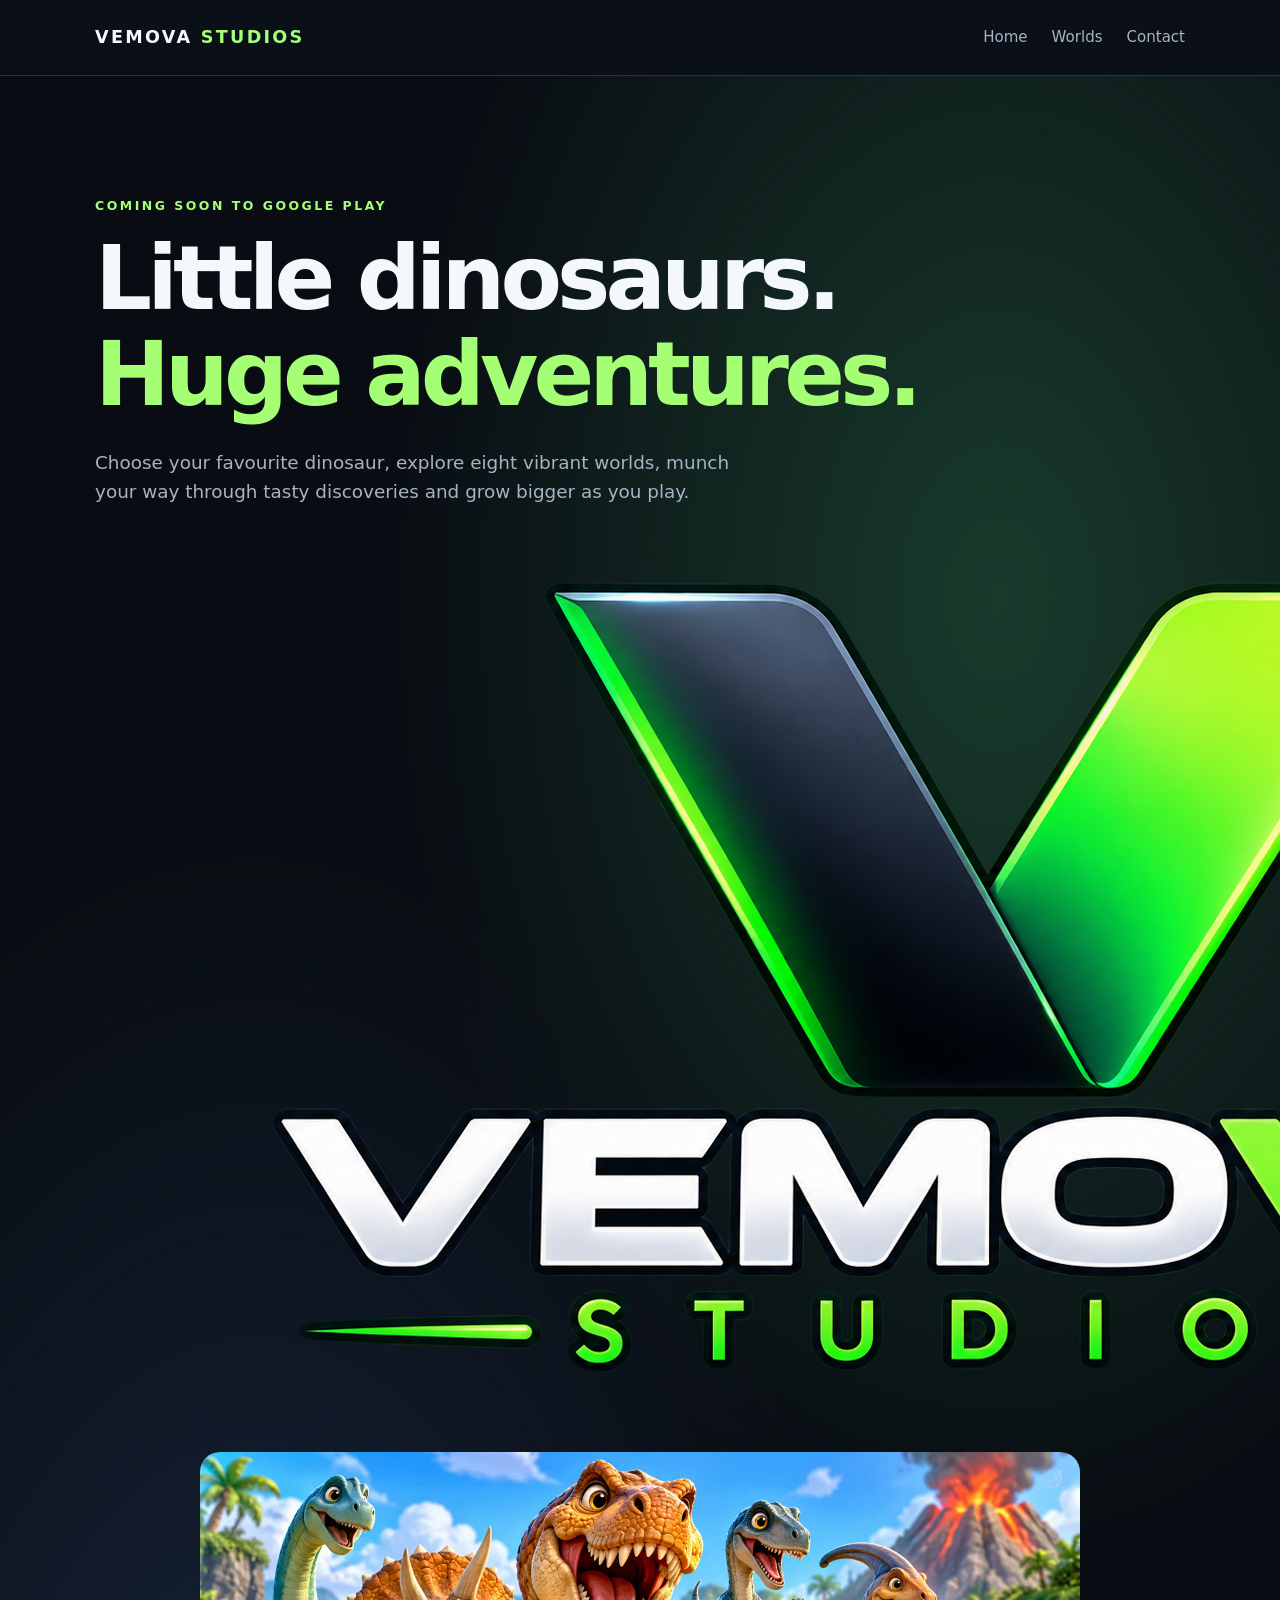
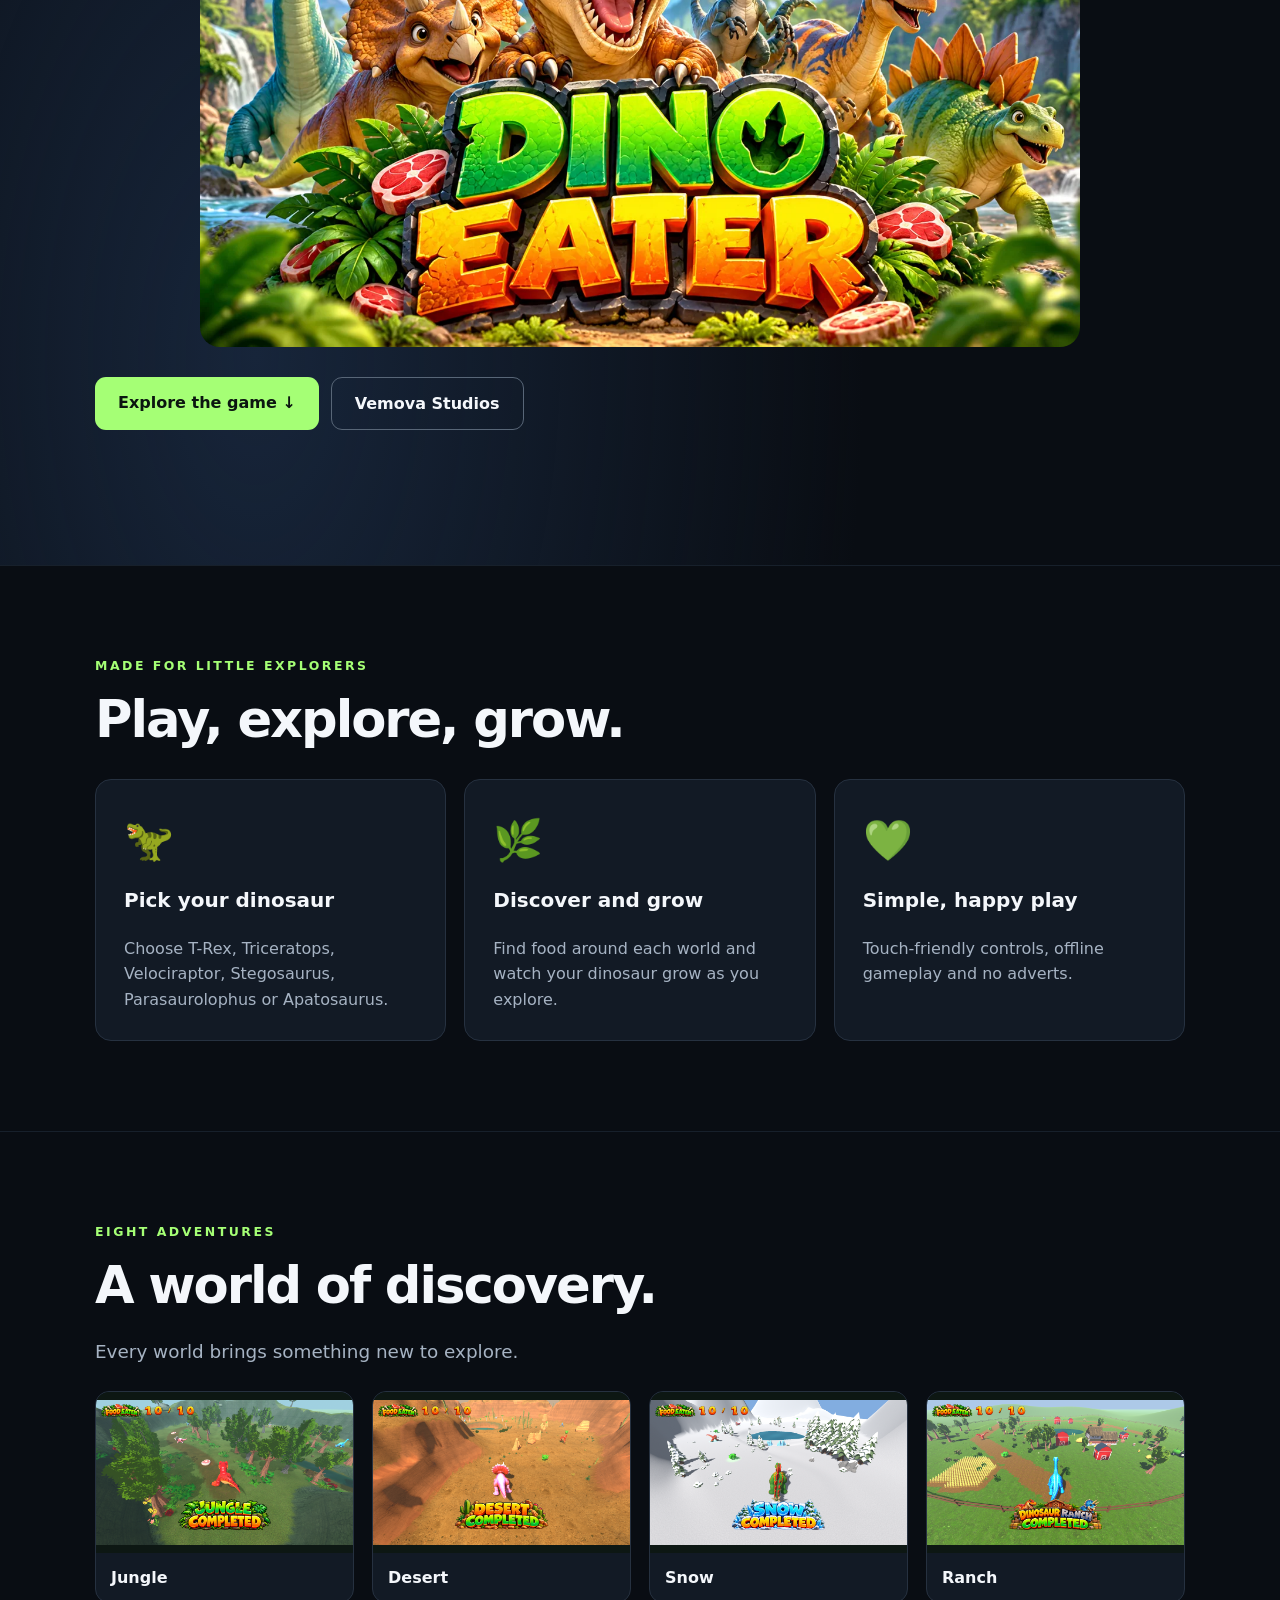
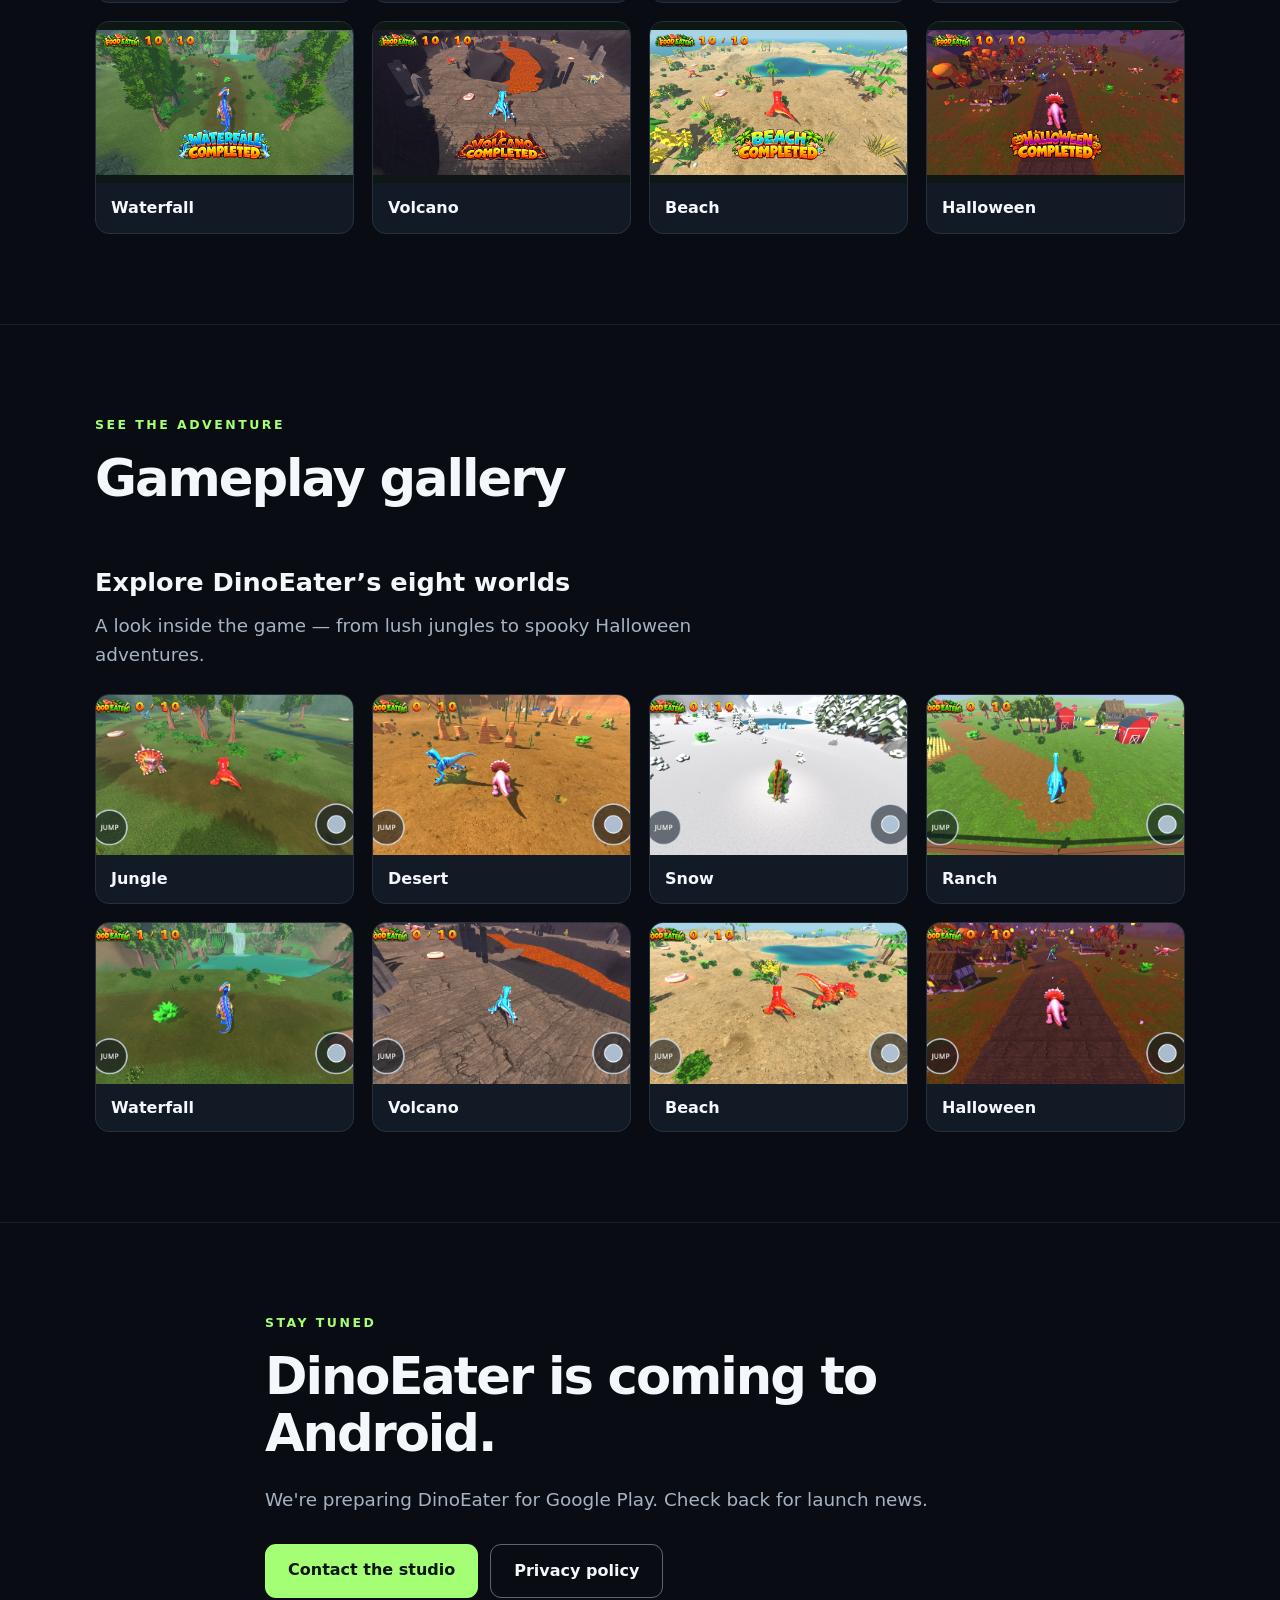
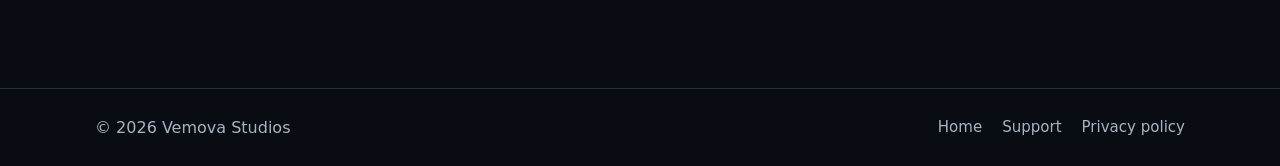
==== commit b3e7ef34: "Place responsive Vemova Studios logo beside hero text" ====
--- a/dinoeater/index.html
+++ b/dinoeater/index.html
@@ -1 +1 @@
-<!doctype html><html lang="en-GB"><head><meta charset="utf-8"><meta name="viewport" content="width=device-width,initial-scale=1"><meta name="description" content="DinoEater: an ad-free dinosaur adventure with six playable dinosaurs and eight worlds. Coming soon to Google Play."><meta name="theme-color" content="#090d13"><title>DinoEater | Vemova Studios</title><link rel="stylesheet" href="../style.css"></head><body><header><div class="wrap nav"><a class="brand" href="../">VEMOVA <span>STUDIOS</span></a><nav><a href="../">Home</a><a href="#worlds">Worlds</a><a href="mailto:support@vemovastudios.co.uk">Contact</a></nav></div></header><main><section class="hero"><div class="wrap"><div class="eyebrow">COMING SOON TO GOOGLE PLAY</div><h1>Little dinosaurs.<br><em>Huge adventures.</em></h1><p class="lead">Choose your favourite dinosaur, explore eight vibrant worlds, munch your way through tasty discoveries and grow bigger as you play.</p><img src="../dinoeater-banner.webp" alt="DinoEater adventure artwork with six colourful dinosaurs" style="display:block;width:100%;max-width:880px;border-radius:20px;margin:32px auto 0" loading="eager"><div class="actions"><a class="button" href="#features">Explore the game ↓</a><a class="button outline" href="../">Vemova Studios</a></div></div></section><section class="section" id="features"><div class="wrap"><div class="eyebrow">MADE FOR LITTLE EXPLORERS</div><h2>Play, explore, grow.</h2><div class="grid"><article class="tile"><div class="icon">🦖</div><h3>Pick your dinosaur</h3><p>Choose T-Rex, Triceratops, Velociraptor, Stegosaurus, Parasaurolophus or Apatosaurus.</p></article><article class="tile"><div class="icon">🌿</div><h3>Discover and grow</h3><p>Find food around each world and watch your dinosaur grow as you explore.</p></article><article class="tile"><div class="icon">💚</div><h3>Simple, happy play</h3><p>Touch-friendly controls, offline gameplay and no adverts.</p></article></div></div></section><section class="section" id="worlds"><div class="wrap"><div class="eyebrow">EIGHT ADVENTURES</div><h2>A world of discovery.</h2><p class="section-intro">Every world brings something new to explore.</p><div class="worlds" style="display:grid;grid-template-columns:repeat(auto-fit,minmax(245px,1fr));gap:18px"><figure style="margin:0;background:#121a25;border:1px solid #263140;border-radius:14px;overflow:hidden"><img src="../01_Jungle_Completed.png" alt="DinoEater Jungle level completed screen" loading="lazy" style="display:block;width:100%;aspect-ratio:16/10;object-fit:contain;background:#0d1713"><figcaption style="padding:12px 15px;font-weight:700">Jungle</figcaption></figure><figure style="margin:0;background:#121a25;border:1px solid #263140;border-radius:14px;overflow:hidden"><img src="../02_Desert_Completed.png" alt="DinoEater Desert level completed screen" loading="lazy" style="display:block;width:100%;aspect-ratio:16/10;object-fit:contain;background:#0d1713"><figcaption style="padding:12px 15px;font-weight:700">Desert</figcaption></figure><figure style="margin:0;background:#121a25;border:1px solid #263140;border-radius:14px;overflow:hidden"><img src="../03_Snow_Completed.png" alt="DinoEater Snow level completed screen" loading="lazy" style="display:block;width:100%;aspect-ratio:16/10;object-fit:contain;background:#0d1713"><figcaption style="padding:12px 15px;font-weight:700">Snow</figcaption></figure><figure style="margin:0;background:#121a25;border:1px solid #263140;border-radius:14px;overflow:hidden"><img src="../04_Ranch_Completed.png" alt="DinoEater Ranch level completed screen" loading="lazy" style="display:block;width:100%;aspect-ratio:16/10;object-fit:contain;background:#0d1713"><figcaption style="padding:12px 15px;font-weight:700">Ranch</figcaption></figure><figure style="margin:0;background:#121a25;border:1px solid #263140;border-radius:14px;overflow:hidden"><img src="../05_Waterfall_Completed.png" alt="DinoEater Waterfall level completed screen" loading="lazy" style="display:block;width:100%;aspect-ratio:16/10;object-fit:contain;background:#0d1713"><figcaption style="padding:12px 15px;font-weight:700">Waterfall</figcaption></figure><figure style="margin:0;background:#121a25;border:1px solid #263140;border-radius:14px;overflow:hidden"><img src="../06_Volcano_Completed.png" alt="DinoEater Volcano level completed screen" loading="lazy" style="display:block;width:100%;aspect-ratio:16/10;object-fit:contain;background:#0d1713"><figcaption style="padding:12px 15px;font-weight:700">Volcano</figcaption></figure><figure style="margin:0;background:#121a25;border:1px solid #263140;border-radius:14px;overflow:hidden"><img src="../07_Beach_Completed.png" alt="DinoEater Beach level completed screen" loading="lazy" style="display:block;width:100%;aspect-ratio:16/10;object-fit:contain;background:#0d1713"><figcaption style="padding:12px 15px;font-weight:700">Beach</figcaption></figure><figure style="margin:0;background:#121a25;border:1px solid #263140;border-radius:14px;overflow:hidden"><img src="../08_Halloween_Completed.png" alt="DinoEater Halloween level completed screen" loading="lazy" style="display:block;width:100%;aspect-ratio:16/10;object-fit:contain;background:#0d1713"><figcaption style="padding:12px 15px;font-weight:700">Halloween</figcaption></figure></div></div></div></section><section class="section"><div class="wrap"><div class="eyebrow">SEE THE ADVENTURE</div><h2>Gameplay gallery</h2><div style="margin-top:55px"><h3 style="font-size:1.6rem;margin-bottom:8px">Explore DinoEater’s eight worlds</h3><p class="section-intro">A look inside the game — from lush jungles to spooky Halloween adventures.</p><div class="dino-gallery" style="display:grid;grid-template-columns:repeat(auto-fit,minmax(240px,1fr));gap:18px;margin-top:24px"><figure style="margin:0;background:#121a25;border:1px solid #263140;border-radius:14px;overflow:hidden"><img src="../01-jungle.webp" alt="DinoEater Jungle world gameplay screenshot" loading="lazy" style="display:block;width:100%;aspect-ratio:16/10;object-fit:cover"><figcaption style="padding:11px 15px;font-weight:700">Jungle</figcaption></figure><figure style="margin:0;background:#121a25;border:1px solid #263140;border-radius:14px;overflow:hidden"><img src="../02-desert.webp" alt="DinoEater Desert world gameplay screenshot" loading="lazy" style="display:block;width:100%;aspect-ratio:16/10;object-fit:cover"><figcaption style="padding:11px 15px;font-weight:700">Desert</figcaption></figure><figure style="margin:0;background:#121a25;border:1px solid #263140;border-radius:14px;overflow:hidden"><img src="../03-snow.webp" alt="DinoEater Snow world gameplay screenshot" loading="lazy" style="display:block;width:100%;aspect-ratio:16/10;object-fit:cover"><figcaption style="padding:11px 15px;font-weight:700">Snow</figcaption></figure><figure style="margin:0;background:#121a25;border:1px solid #263140;border-radius:14px;overflow:hidden"><img src="../04-ranch.webp" alt="DinoEater Ranch world gameplay screenshot" loading="lazy" style="display:block;width:100%;aspect-ratio:16/10;object-fit:cover"><figcaption style="padding:11px 15px;font-weight:700">Ranch</figcaption></figure><figure style="margin:0;background:#121a25;border:1px solid #263140;border-radius:14px;overflow:hidden"><img src="../05-waterfall.webp" alt="DinoEater Waterfall world gameplay screenshot" loading="lazy" style="display:block;width:100%;aspect-ratio:16/10;object-fit:cover"><figcaption style="padding:11px 15px;font-weight:700">Waterfall</figcaption></figure><figure style="margin:0;background:#121a25;border:1px solid #263140;border-radius:14px;overflow:hidden"><img src="../06-volcano.webp" alt="DinoEater Volcano world gameplay screenshot" loading="lazy" style="display:block;width:100%;aspect-ratio:16/10;object-fit:cover"><figcaption style="padding:11px 15px;font-weight:700">Volcano</figcaption></figure><figure style="margin:0;background:#121a25;border:1px solid #263140;border-radius:14px;overflow:hidden"><img src="../07-beach.webp" alt="DinoEater Beach world gameplay screenshot" loading="lazy" style="display:block;width:100%;aspect-ratio:16/10;object-fit:cover"><figcaption style="padding:11px 15px;font-weight:700">Beach</figcaption></figure><figure style="margin:0;background:#121a25;border:1px solid #263140;border-radius:14px;overflow:hidden"><img src="../08-halloween.webp" alt="DinoEater Halloween world gameplay screenshot" loading="lazy" style="display:block;width:100%;aspect-ratio:16/10;object-fit:cover"><figcaption style="padding:11px 15px;font-weight:700">Halloween</figcaption></figure></div></div></div></section><section class="section"><div class="wrap narrow"><div class="eyebrow">STAY TUNED</div><h2>DinoEater is coming to Android.</h2><p class="section-intro">We're preparing DinoEater for Google Play. Check back for launch news.</p><div class="actions"><a class="button" href="mailto:support@vemovastudios.co.uk?subject=DinoEater%20enquiry">Contact the studio</a><a class="button outline" href="https://privacy.vemovastudios.co.uk/">Privacy policy</a></div></div></section></main><footer><div class="wrap footer-inner"><span>© <span id="year">2026</span> Vemova Studios</span><div class="footer-links"><a href="../">Home</a><a href="mailto:support@vemovastudios.co.uk">Support</a><a href="https://privacy.vemovastudios.co.uk/">Privacy policy</a></div></div></footer><script>document.getElementById('year').textContent=new Date().getFullYear()</script></body></html>+<!doctype html><html lang="en-GB"><head><meta charset="utf-8"><meta name="viewport" content="width=device-width,initial-scale=1"><meta name="description" content="DinoEater: an ad-free dinosaur adventure with six playable dinosaurs and eight worlds. Coming soon to Google Play."><meta name="theme-color" content="#090d13"><title>DinoEater | Vemova Studios</title><link rel="stylesheet" href="../style.css"></head><body><header><div class="wrap nav"><a class="brand" href="../">VEMOVA <span>STUDIOS</span></a><nav><a href="../">Home</a><a href="#worlds">Worlds</a><a href="mailto:support@vemovastudios.co.uk">Contact</a></nav></div></header><main><section class="hero"><div class="wrap"><div class="hero-layout"><div class="hero-copy"><div class="eyebrow">COMING SOON TO GOOGLE PLAY</div><h1>Little dinosaurs.<br><em>Huge adventures.</em></h1><p class="lead">Choose your favourite dinosaur, explore eight vibrant worlds, munch your way through tasty discoveries and grow bigger as you play.</p></div><img class="hero-logo" src="../Glossy%20Vemova%20Studios%20Logo.png" alt="Glossy Vemova Studios logo" fetchpriority="high"></div><img src="../dinoeater-banner.webp" alt="DinoEater adventure artwork with six colourful dinosaurs" style="display:block;width:100%;max-width:880px;border-radius:20px;margin:32px auto 0" loading="eager"><div class="actions"><a class="button" href="#features">Explore the game ↓</a><a class="button outline" href="../">Vemova Studios</a></div></div></section><section class="section" id="features"><div class="wrap"><div class="eyebrow">MADE FOR LITTLE EXPLORERS</div><h2>Play, explore, grow.</h2><div class="grid"><article class="tile"><div class="icon">🦖</div><h3>Pick your dinosaur</h3><p>Choose T-Rex, Triceratops, Velociraptor, Stegosaurus, Parasaurolophus or Apatosaurus.</p></article><article class="tile"><div class="icon">🌿</div><h3>Discover and grow</h3><p>Find food around each world and watch your dinosaur grow as you explore.</p></article><article class="tile"><div class="icon">💚</div><h3>Simple, happy play</h3><p>Touch-friendly controls, offline gameplay and no adverts.</p></article></div></div></section><section class="section" id="worlds"><div class="wrap"><div class="eyebrow">EIGHT ADVENTURES</div><h2>A world of discovery.</h2><p class="section-intro">Every world brings something new to explore.</p><div class="worlds" style="display:grid;grid-template-columns:repeat(auto-fit,minmax(245px,1fr));gap:18px"><figure style="margin:0;background:#121a25;border:1px solid #263140;border-radius:14px;overflow:hidden"><a href="../01_Jungle_Completed.png" target="_blank" rel="noopener" aria-label="Open larger Jungle completed screenshot" style="display:block;cursor:zoom-in"><img src="../01_Jungle_Completed.png" alt="DinoEater Jungle level completed screen" loading="lazy" style="display:block;width:100%;aspect-ratio:16/10;object-fit:contain;background:#0d1713"></a><figcaption style="padding:12px 15px;font-weight:700">Jungle</figcaption></figure><figure style="margin:0;background:#121a25;border:1px solid #263140;border-radius:14px;overflow:hidden"><a href="../02_Desert_Completed.png" target="_blank" rel="noopener" aria-label="Open larger Desert completed screenshot" style="display:block;cursor:zoom-in"><img src="../02_Desert_Completed.png" alt="DinoEater Desert level completed screen" loading="lazy" style="display:block;width:100%;aspect-ratio:16/10;object-fit:contain;background:#0d1713"></a><figcaption style="padding:12px 15px;font-weight:700">Desert</figcaption></figure><figure style="margin:0;background:#121a25;border:1px solid #263140;border-radius:14px;overflow:hidden"><a href="../03_Snow_Completed.png" target="_blank" rel="noopener" aria-label="Open larger Snow completed screenshot" style="display:block;cursor:zoom-in"><img src="../03_Snow_Completed.png" alt="DinoEater Snow level completed screen" loading="lazy" style="display:block;width:100%;aspect-ratio:16/10;object-fit:contain;background:#0d1713"></a><figcaption style="padding:12px 15px;font-weight:700">Snow</figcaption></figure><figure style="margin:0;background:#121a25;border:1px solid #263140;border-radius:14px;overflow:hidden"><a href="../04_Ranch_Completed.png" target="_blank" rel="noopener" aria-label="Open larger Ranch completed screenshot" style="display:block;cursor:zoom-in"><img src="../04_Ranch_Completed.png" alt="DinoEater Ranch level completed screen" loading="lazy" style="display:block;width:100%;aspect-ratio:16/10;object-fit:contain;background:#0d1713"></a><figcaption style="padding:12px 15px;font-weight:700">Ranch</figcaption></figure><figure style="margin:0;background:#121a25;border:1px solid #263140;border-radius:14px;overflow:hidden"><a href="../05_Waterfall_Completed.png" target="_blank" rel="noopener" aria-label="Open larger Waterfall completed screenshot" style="display:block;cursor:zoom-in"><img src="../05_Waterfall_Completed.png" alt="DinoEater Waterfall level completed screen" loading="lazy" style="display:block;width:100%;aspect-ratio:16/10;object-fit:contain;background:#0d1713"></a><figcaption style="padding:12px 15px;font-weight:700">Waterfall</figcaption></figure><figure style="margin:0;background:#121a25;border:1px solid #263140;border-radius:14px;overflow:hidden"><a href="../06_Volcano_Completed.png" target="_blank" rel="noopener" aria-label="Open larger Volcano completed screenshot" style="display:block;cursor:zoom-in"><img src="../06_Volcano_Completed.png" alt="DinoEater Volcano level completed screen" loading="lazy" style="display:block;width:100%;aspect-ratio:16/10;object-fit:contain;background:#0d1713"></a><figcaption style="padding:12px 15px;font-weight:700">Volcano</figcaption></figure><figure style="margin:0;background:#121a25;border:1px solid #263140;border-radius:14px;overflow:hidden"><a href="../07_Beach_Completed.png" target="_blank" rel="noopener" aria-label="Open larger Beach completed screenshot" style="display:block;cursor:zoom-in"><img src="../07_Beach_Completed.png" alt="DinoEater Beach level completed screen" loading="lazy" style="display:block;width:100%;aspect-ratio:16/10;object-fit:contain;background:#0d1713"></a><figcaption style="padding:12px 15px;font-weight:700">Beach</figcaption></figure><figure style="margin:0;background:#121a25;border:1px solid #263140;border-radius:14px;overflow:hidden"><a href="../08_Halloween_Completed.png" target="_blank" rel="noopener" aria-label="Open larger Halloween completed screenshot" style="display:block;cursor:zoom-in"><img src="../08_Halloween_Completed.png" alt="DinoEater Halloween level completed screen" loading="lazy" style="display:block;width:100%;aspect-ratio:16/10;object-fit:contain;background:#0d1713"></a><figcaption style="padding:12px 15px;font-weight:700">Halloween</figcaption></figure></div></div></div></section><section class="section"><div class="wrap"><div class="eyebrow">SEE THE ADVENTURE</div><h2>Gameplay gallery</h2><div style="margin-top:55px"><h3 style="font-size:1.6rem;margin-bottom:8px">Explore DinoEater’s eight worlds</h3><p class="section-intro">A look inside the game — from lush jungles to spooky Halloween adventures.</p><div class="dino-gallery" style="display:grid;grid-template-columns:repeat(auto-fit,minmax(240px,1fr));gap:18px;margin-top:24px"><figure style="margin:0;background:#121a25;border:1px solid #263140;border-radius:14px;overflow:hidden"><img src="../01-jungle.webp" alt="DinoEater Jungle world gameplay screenshot" loading="lazy" style="display:block;width:100%;aspect-ratio:16/10;object-fit:cover"><figcaption style="padding:11px 15px;font-weight:700">Jungle</figcaption></figure><figure style="margin:0;background:#121a25;border:1px solid #263140;border-radius:14px;overflow:hidden"><img src="../02-desert.webp" alt="DinoEater Desert world gameplay screenshot" loading="lazy" style="display:block;width:100%;aspect-ratio:16/10;object-fit:cover"><figcaption style="padding:11px 15px;font-weight:700">Desert</figcaption></figure><figure style="margin:0;background:#121a25;border:1px solid #263140;border-radius:14px;overflow:hidden"><img src="../03-snow.webp" alt="DinoEater Snow world gameplay screenshot" loading="lazy" style="display:block;width:100%;aspect-ratio:16/10;object-fit:cover"><figcaption style="padding:11px 15px;font-weight:700">Snow</figcaption></figure><figure style="margin:0;background:#121a25;border:1px solid #263140;border-radius:14px;overflow:hidden"><img src="../04-ranch.webp" alt="DinoEater Ranch world gameplay screenshot" loading="lazy" style="display:block;width:100%;aspect-ratio:16/10;object-fit:cover"><figcaption style="padding:11px 15px;font-weight:700">Ranch</figcaption></figure><figure style="margin:0;background:#121a25;border:1px solid #263140;border-radius:14px;overflow:hidden"><img src="../05-waterfall.webp" alt="DinoEater Waterfall world gameplay screenshot" loading="lazy" style="display:block;width:100%;aspect-ratio:16/10;object-fit:cover"><figcaption style="padding:11px 15px;font-weight:700">Waterfall</figcaption></figure><figure style="margin:0;background:#121a25;border:1px solid #263140;border-radius:14px;overflow:hidden"><img src="../06-volcano.webp" alt="DinoEater Volcano world gameplay screenshot" loading="lazy" style="display:block;width:100%;aspect-ratio:16/10;object-fit:cover"><figcaption style="padding:11px 15px;font-weight:700">Volcano</figcaption></figure><figure style="margin:0;background:#121a25;border:1px solid #263140;border-radius:14px;overflow:hidden"><img src="../07-beach.webp" alt="DinoEater Beach world gameplay screenshot" loading="lazy" style="display:block;width:100%;aspect-ratio:16/10;object-fit:cover"><figcaption style="padding:11px 15px;font-weight:700">Beach</figcaption></figure><figure style="margin:0;background:#121a25;border:1px solid #263140;border-radius:14px;overflow:hidden"><img src="../08-halloween.webp" alt="DinoEater Halloween world gameplay screenshot" loading="lazy" style="display:block;width:100%;aspect-ratio:16/10;object-fit:cover"><figcaption style="padding:11px 15px;font-weight:700">Halloween</figcaption></figure></div></div></div></section><section class="section"><div class="wrap narrow"><div class="eyebrow">STAY TUNED</div><h2>DinoEater is coming to Android.</h2><p class="section-intro">We're preparing DinoEater for Google Play. Check back for launch news.</p><div class="actions"><a class="button" href="mailto:support@vemovastudios.co.uk?subject=DinoEater%20enquiry">Contact the studio</a><a class="button outline" href="https://privacy.vemovastudios.co.uk/">Privacy policy</a></div></div></section></main><footer><div class="wrap footer-inner"><span>© <span id="year">2026</span> Vemova Studios</span><div class="footer-links"><a href="../">Home</a><a href="mailto:support@vemovastudios.co.uk">Support</a><a href="https://privacy.vemovastudios.co.uk/">Privacy policy</a></div></div></footer><script>document.getElementById('year').textContent=new Date().getFullYear()</script></body></html>
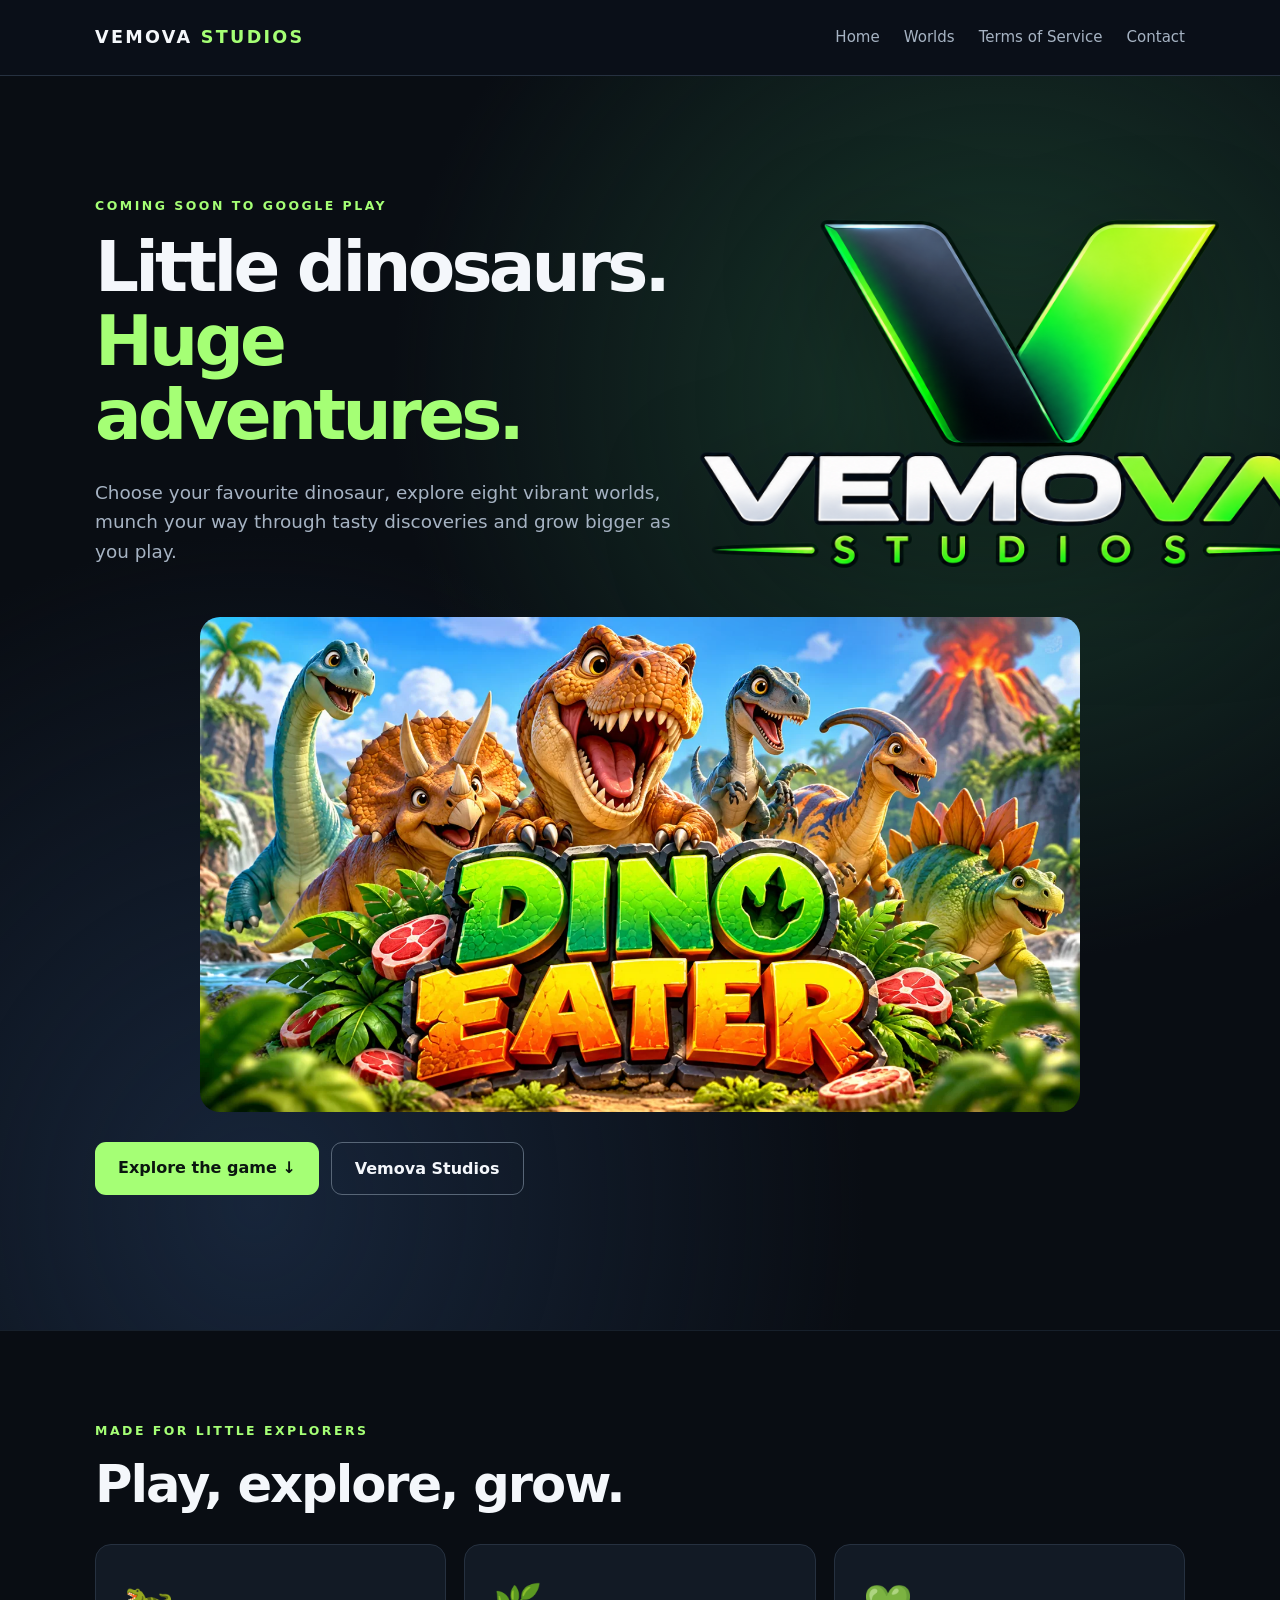
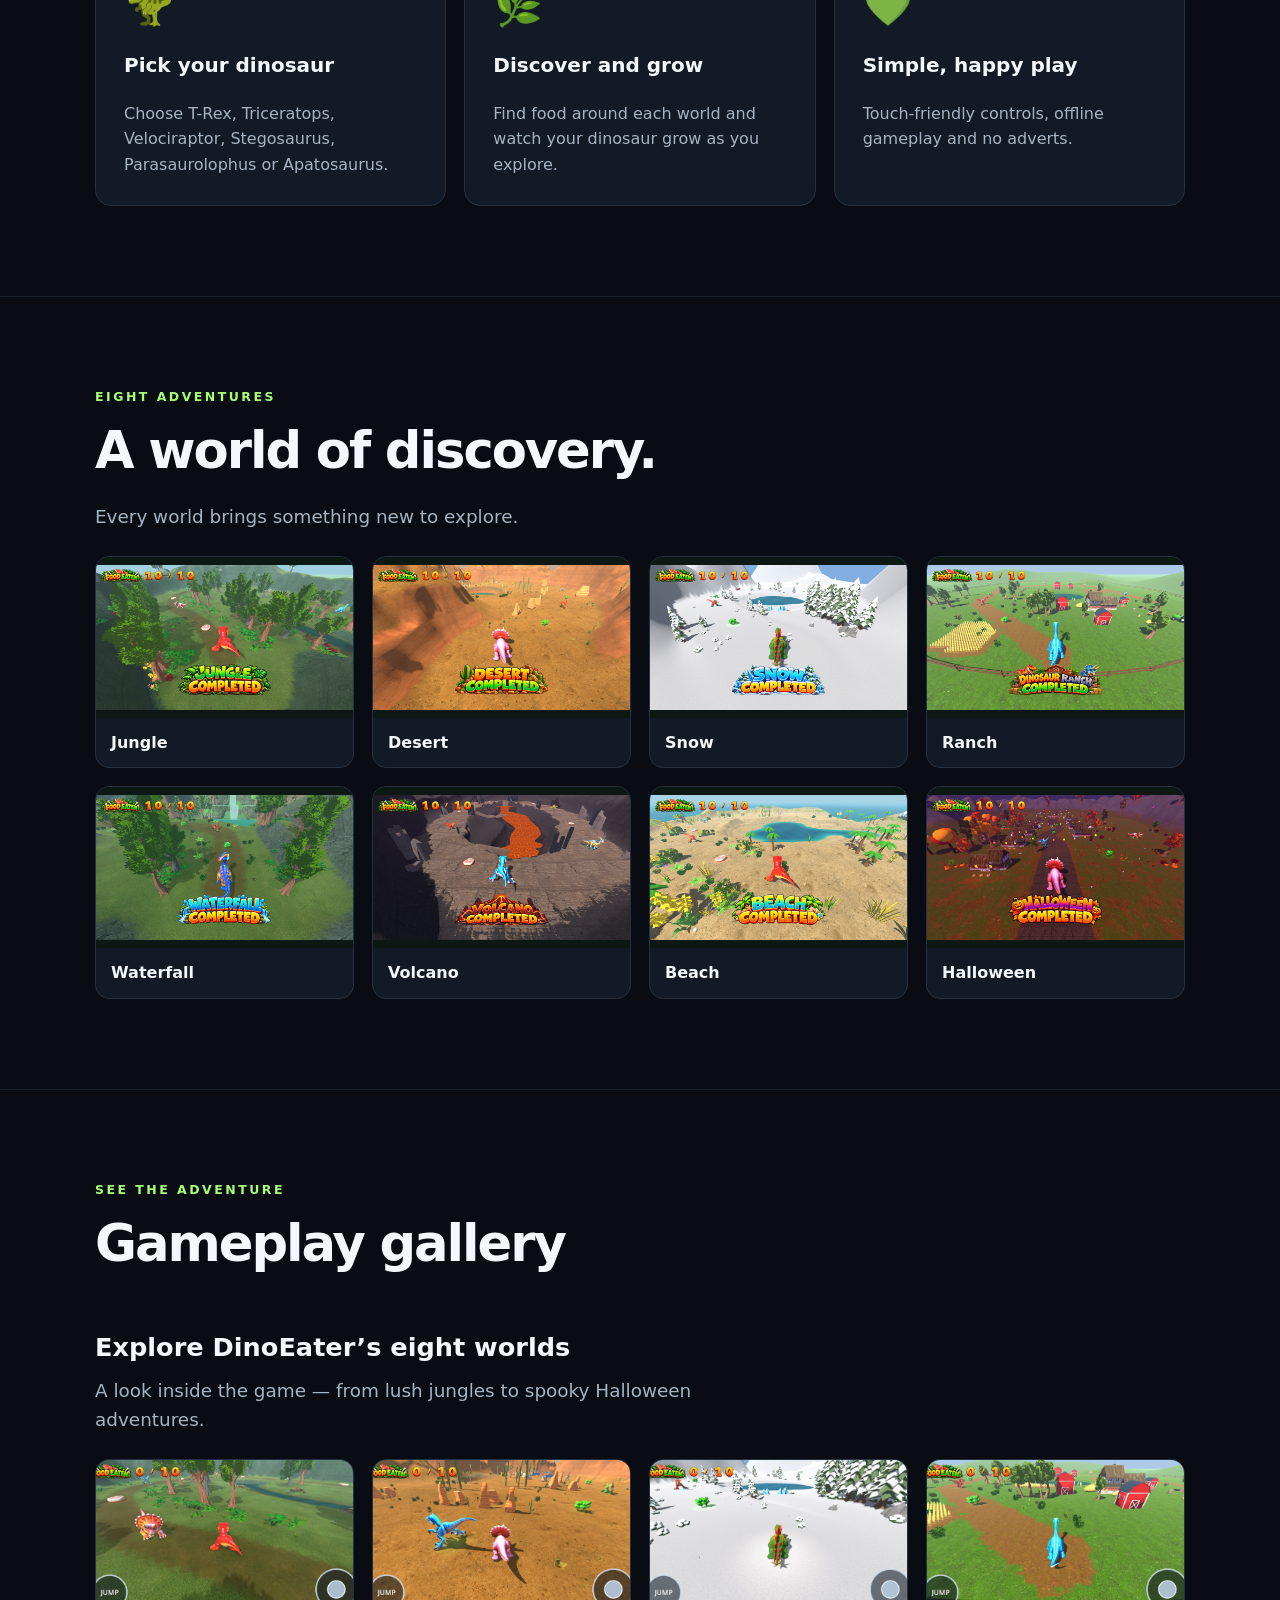
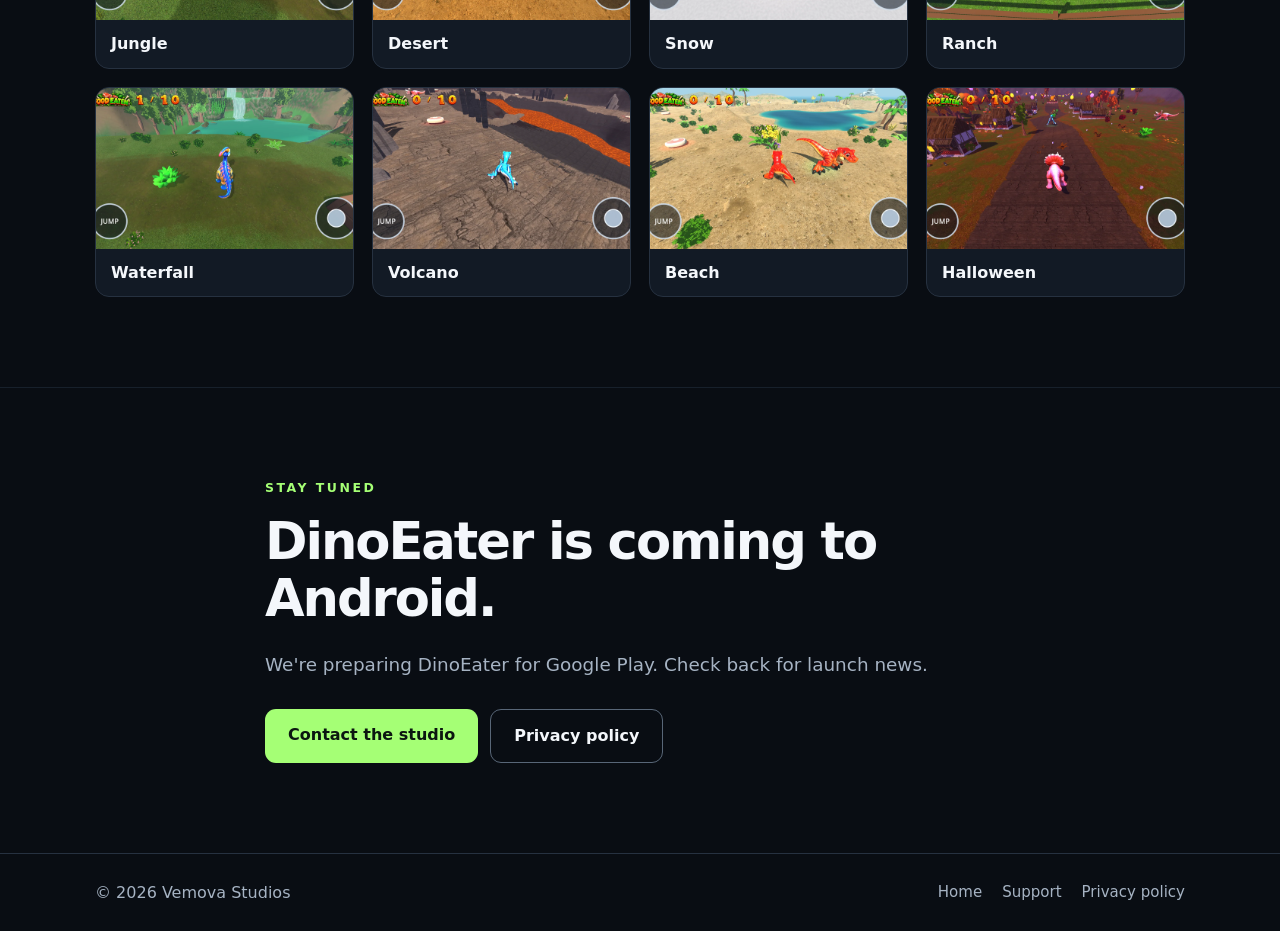
==== commit 646c423c: "Add Terms of Service navigation link" ====
--- a/dinoeater/index.html
+++ b/dinoeater/index.html
@@ -1 +1 @@
-<!doctype html><html lang="en-GB"><head><meta charset="utf-8"><meta name="viewport" content="width=device-width,initial-scale=1"><meta name="description" content="DinoEater: an ad-free dinosaur adventure with six playable dinosaurs and eight worlds. Coming soon to Google Play."><meta name="theme-color" content="#090d13"><title>DinoEater | Vemova Studios</title><link rel="stylesheet" href="../style.css"></head><body><header><div class="wrap nav"><a class="brand" href="../">VEMOVA <span>STUDIOS</span></a><nav><a href="../">Home</a><a href="#worlds">Worlds</a><a href="mailto:support@vemovastudios.co.uk">Contact</a></nav></div></header><main><section class="hero"><div class="wrap"><div class="hero-layout"><div class="hero-copy"><div class="eyebrow">COMING SOON TO GOOGLE PLAY</div><h1>Little dinosaurs.<br><em>Huge adventures.</em></h1><p class="lead">Choose your favourite dinosaur, explore eight vibrant worlds, munch your way through tasty discoveries and grow bigger as you play.</p></div><img class="hero-logo" src="../Glossy%20Vemova%20Studios%20Logo.png" alt="Glossy Vemova Studios logo" fetchpriority="high"></div><img src="../dinoeater-banner.webp" alt="DinoEater adventure artwork with six colourful dinosaurs" style="display:block;width:100%;max-width:880px;border-radius:20px;margin:32px auto 0" loading="eager"><div class="actions"><a class="button" href="#features">Explore the game ↓</a><a class="button outline" href="../">Vemova Studios</a></div></div></section><section class="section" id="features"><div class="wrap"><div class="eyebrow">MADE FOR LITTLE EXPLORERS</div><h2>Play, explore, grow.</h2><div class="grid"><article class="tile"><div class="icon">🦖</div><h3>Pick your dinosaur</h3><p>Choose T-Rex, Triceratops, Velociraptor, Stegosaurus, Parasaurolophus or Apatosaurus.</p></article><article class="tile"><div class="icon">🌿</div><h3>Discover and grow</h3><p>Find food around each world and watch your dinosaur grow as you explore.</p></article><article class="tile"><div class="icon">💚</div><h3>Simple, happy play</h3><p>Touch-friendly controls, offline gameplay and no adverts.</p></article></div></div></section><section class="section" id="worlds"><div class="wrap"><div class="eyebrow">EIGHT ADVENTURES</div><h2>A world of discovery.</h2><p class="section-intro">Every world brings something new to explore.</p><div class="worlds" style="display:grid;grid-template-columns:repeat(auto-fit,minmax(245px,1fr));gap:18px"><figure style="margin:0;background:#121a25;border:1px solid #263140;border-radius:14px;overflow:hidden"><a href="../01_Jungle_Completed.png" target="_blank" rel="noopener" aria-label="Open larger Jungle completed screenshot" style="display:block;cursor:zoom-in"><img src="../01_Jungle_Completed.png" alt="DinoEater Jungle level completed screen" loading="lazy" style="display:block;width:100%;aspect-ratio:16/10;object-fit:contain;background:#0d1713"></a><figcaption style="padding:12px 15px;font-weight:700">Jungle</figcaption></figure><figure style="margin:0;background:#121a25;border:1px solid #263140;border-radius:14px;overflow:hidden"><a href="../02_Desert_Completed.png" target="_blank" rel="noopener" aria-label="Open larger Desert completed screenshot" style="display:block;cursor:zoom-in"><img src="../02_Desert_Completed.png" alt="DinoEater Desert level completed screen" loading="lazy" style="display:block;width:100%;aspect-ratio:16/10;object-fit:contain;background:#0d1713"></a><figcaption style="padding:12px 15px;font-weight:700">Desert</figcaption></figure><figure style="margin:0;background:#121a25;border:1px solid #263140;border-radius:14px;overflow:hidden"><a href="../03_Snow_Completed.png" target="_blank" rel="noopener" aria-label="Open larger Snow completed screenshot" style="display:block;cursor:zoom-in"><img src="../03_Snow_Completed.png" alt="DinoEater Snow level completed screen" loading="lazy" style="display:block;width:100%;aspect-ratio:16/10;object-fit:contain;background:#0d1713"></a><figcaption style="padding:12px 15px;font-weight:700">Snow</figcaption></figure><figure style="margin:0;background:#121a25;border:1px solid #263140;border-radius:14px;overflow:hidden"><a href="../04_Ranch_Completed.png" target="_blank" rel="noopener" aria-label="Open larger Ranch completed screenshot" style="display:block;cursor:zoom-in"><img src="../04_Ranch_Completed.png" alt="DinoEater Ranch level completed screen" loading="lazy" style="display:block;width:100%;aspect-ratio:16/10;object-fit:contain;background:#0d1713"></a><figcaption style="padding:12px 15px;font-weight:700">Ranch</figcaption></figure><figure style="margin:0;background:#121a25;border:1px solid #263140;border-radius:14px;overflow:hidden"><a href="../05_Waterfall_Completed.png" target="_blank" rel="noopener" aria-label="Open larger Waterfall completed screenshot" style="display:block;cursor:zoom-in"><img src="../05_Waterfall_Completed.png" alt="DinoEater Waterfall level completed screen" loading="lazy" style="display:block;width:100%;aspect-ratio:16/10;object-fit:contain;background:#0d1713"></a><figcaption style="padding:12px 15px;font-weight:700">Waterfall</figcaption></figure><figure style="margin:0;background:#121a25;border:1px solid #263140;border-radius:14px;overflow:hidden"><a href="../06_Volcano_Completed.png" target="_blank" rel="noopener" aria-label="Open larger Volcano completed screenshot" style="display:block;cursor:zoom-in"><img src="../06_Volcano_Completed.png" alt="DinoEater Volcano level completed screen" loading="lazy" style="display:block;width:100%;aspect-ratio:16/10;object-fit:contain;background:#0d1713"></a><figcaption style="padding:12px 15px;font-weight:700">Volcano</figcaption></figure><figure style="margin:0;background:#121a25;border:1px solid #263140;border-radius:14px;overflow:hidden"><a href="../07_Beach_Completed.png" target="_blank" rel="noopener" aria-label="Open larger Beach completed screenshot" style="display:block;cursor:zoom-in"><img src="../07_Beach_Completed.png" alt="DinoEater Beach level completed screen" loading="lazy" style="display:block;width:100%;aspect-ratio:16/10;object-fit:contain;background:#0d1713"></a><figcaption style="padding:12px 15px;font-weight:700">Beach</figcaption></figure><figure style="margin:0;background:#121a25;border:1px solid #263140;border-radius:14px;overflow:hidden"><a href="../08_Halloween_Completed.png" target="_blank" rel="noopener" aria-label="Open larger Halloween completed screenshot" style="display:block;cursor:zoom-in"><img src="../08_Halloween_Completed.png" alt="DinoEater Halloween level completed screen" loading="lazy" style="display:block;width:100%;aspect-ratio:16/10;object-fit:contain;background:#0d1713"></a><figcaption style="padding:12px 15px;font-weight:700">Halloween</figcaption></figure></div></div></div></section><section class="section"><div class="wrap"><div class="eyebrow">SEE THE ADVENTURE</div><h2>Gameplay gallery</h2><div style="margin-top:55px"><h3 style="font-size:1.6rem;margin-bottom:8px">Explore DinoEater’s eight worlds</h3><p class="section-intro">A look inside the game — from lush jungles to spooky Halloween adventures.</p><div class="dino-gallery" style="display:grid;grid-template-columns:repeat(auto-fit,minmax(240px,1fr));gap:18px;margin-top:24px"><figure style="margin:0;background:#121a25;border:1px solid #263140;border-radius:14px;overflow:hidden"><img src="../01-jungle.webp" alt="DinoEater Jungle world gameplay screenshot" loading="lazy" style="display:block;width:100%;aspect-ratio:16/10;object-fit:cover"><figcaption style="padding:11px 15px;font-weight:700">Jungle</figcaption></figure><figure style="margin:0;background:#121a25;border:1px solid #263140;border-radius:14px;overflow:hidden"><img src="../02-desert.webp" alt="DinoEater Desert world gameplay screenshot" loading="lazy" style="display:block;width:100%;aspect-ratio:16/10;object-fit:cover"><figcaption style="padding:11px 15px;font-weight:700">Desert</figcaption></figure><figure style="margin:0;background:#121a25;border:1px solid #263140;border-radius:14px;overflow:hidden"><img src="../03-snow.webp" alt="DinoEater Snow world gameplay screenshot" loading="lazy" style="display:block;width:100%;aspect-ratio:16/10;object-fit:cover"><figcaption style="padding:11px 15px;font-weight:700">Snow</figcaption></figure><figure style="margin:0;background:#121a25;border:1px solid #263140;border-radius:14px;overflow:hidden"><img src="../04-ranch.webp" alt="DinoEater Ranch world gameplay screenshot" loading="lazy" style="display:block;width:100%;aspect-ratio:16/10;object-fit:cover"><figcaption style="padding:11px 15px;font-weight:700">Ranch</figcaption></figure><figure style="margin:0;background:#121a25;border:1px solid #263140;border-radius:14px;overflow:hidden"><img src="../05-waterfall.webp" alt="DinoEater Waterfall world gameplay screenshot" loading="lazy" style="display:block;width:100%;aspect-ratio:16/10;object-fit:cover"><figcaption style="padding:11px 15px;font-weight:700">Waterfall</figcaption></figure><figure style="margin:0;background:#121a25;border:1px solid #263140;border-radius:14px;overflow:hidden"><img src="../06-volcano.webp" alt="DinoEater Volcano world gameplay screenshot" loading="lazy" style="display:block;width:100%;aspect-ratio:16/10;object-fit:cover"><figcaption style="padding:11px 15px;font-weight:700">Volcano</figcaption></figure><figure style="margin:0;background:#121a25;border:1px solid #263140;border-radius:14px;overflow:hidden"><img src="../07-beach.webp" alt="DinoEater Beach world gameplay screenshot" loading="lazy" style="display:block;width:100%;aspect-ratio:16/10;object-fit:cover"><figcaption style="padding:11px 15px;font-weight:700">Beach</figcaption></figure><figure style="margin:0;background:#121a25;border:1px solid #263140;border-radius:14px;overflow:hidden"><img src="../08-halloween.webp" alt="DinoEater Halloween world gameplay screenshot" loading="lazy" style="display:block;width:100%;aspect-ratio:16/10;object-fit:cover"><figcaption style="padding:11px 15px;font-weight:700">Halloween</figcaption></figure></div></div></div></section><section class="section"><div class="wrap narrow"><div class="eyebrow">STAY TUNED</div><h2>DinoEater is coming to Android.</h2><p class="section-intro">We're preparing DinoEater for Google Play. Check back for launch news.</p><div class="actions"><a class="button" href="mailto:support@vemovastudios.co.uk?subject=DinoEater%20enquiry">Contact the studio</a><a class="button outline" href="https://privacy.vemovastudios.co.uk/">Privacy policy</a></div></div></section></main><footer><div class="wrap footer-inner"><span>© <span id="year">2026</span> Vemova Studios</span><div class="footer-links"><a href="../">Home</a><a href="mailto:support@vemovastudios.co.uk">Support</a><a href="https://privacy.vemovastudios.co.uk/">Privacy policy</a></div></div></footer><script>document.getElementById('year').textContent=new Date().getFullYear()</script></body></html>+<!doctype html><html lang="en-GB"><head><meta charset="utf-8"><meta name="viewport" content="width=device-width,initial-scale=1"><meta name="description" content="DinoEater: an ad-free dinosaur adventure with six playable dinosaurs and eight worlds. Coming soon to Google Play."><meta name="theme-color" content="#090d13"><title>DinoEater | Vemova Studios</title><link rel="stylesheet" href="../style.css"></head><body><header><div class="wrap nav"><a class="brand" href="../">VEMOVA <span>STUDIOS</span></a><nav><a href="../">Home</a><a href="#worlds">Worlds</a><a href="terms/">Terms of Service</a><a href="mailto:support@vemovastudios.co.uk">Contact</a></nav></div></header><main><section class="hero"><div class="wrap"><div class="hero-layout"><div class="hero-copy"><div class="eyebrow">COMING SOON TO GOOGLE PLAY</div><h1>Little dinosaurs.<br><em>Huge adventures.</em></h1><p class="lead">Choose your favourite dinosaur, explore eight vibrant worlds, munch your way through tasty discoveries and grow bigger as you play.</p></div><img class="hero-logo" src="../Glossy%20Vemova%20Studios%20Logo.png" alt="Glossy Vemova Studios logo" fetchpriority="high"></div><img src="../dinoeater-banner.webp" alt="DinoEater adventure artwork with six colourful dinosaurs" style="display:block;width:100%;max-width:880px;border-radius:20px;margin:32px auto 0" loading="eager"><div class="actions"><a class="button" href="#features">Explore the game ↓</a><a class="button outline" href="../">Vemova Studios</a></div></div></section><section class="section" id="features"><div class="wrap"><div class="eyebrow">MADE FOR LITTLE EXPLORERS</div><h2>Play, explore, grow.</h2><div class="grid"><article class="tile"><div class="icon">🦖</div><h3>Pick your dinosaur</h3><p>Choose T-Rex, Triceratops, Velociraptor, Stegosaurus, Parasaurolophus or Apatosaurus.</p></article><article class="tile"><div class="icon">🌿</div><h3>Discover and grow</h3><p>Find food around each world and watch your dinosaur grow as you explore.</p></article><article class="tile"><div class="icon">💚</div><h3>Simple, happy play</h3><p>Touch-friendly controls, offline gameplay and no adverts.</p></article></div></div></section><section class="section" id="worlds"><div class="wrap"><div class="eyebrow">EIGHT ADVENTURES</div><h2>A world of discovery.</h2><p class="section-intro">Every world brings something new to explore.</p><div class="worlds" style="display:grid;grid-template-columns:repeat(auto-fit,minmax(245px,1fr));gap:18px"><figure style="margin:0;background:#121a25;border:1px solid #263140;border-radius:14px;overflow:hidden"><a href="../01_Jungle_Completed.png" target="_blank" rel="noopener" aria-label="Open larger Jungle completed screenshot" style="display:block;cursor:zoom-in"><img src="../01_Jungle_Completed.png" alt="DinoEater Jungle level completed screen" loading="lazy" style="display:block;width:100%;aspect-ratio:16/10;object-fit:contain;background:#0d1713"></a><figcaption style="padding:12px 15px;font-weight:700">Jungle</figcaption></figure><figure style="margin:0;background:#121a25;border:1px solid #263140;border-radius:14px;overflow:hidden"><a href="../02_Desert_Completed.png" target="_blank" rel="noopener" aria-label="Open larger Desert completed screenshot" style="display:block;cursor:zoom-in"><img src="../02_Desert_Completed.png" alt="DinoEater Desert level completed screen" loading="lazy" style="display:block;width:100%;aspect-ratio:16/10;object-fit:contain;background:#0d1713"></a><figcaption style="padding:12px 15px;font-weight:700">Desert</figcaption></figure><figure style="margin:0;background:#121a25;border:1px solid #263140;border-radius:14px;overflow:hidden"><a href="../03_Snow_Completed.png" target="_blank" rel="noopener" aria-label="Open larger Snow completed screenshot" style="display:block;cursor:zoom-in"><img src="../03_Snow_Completed.png" alt="DinoEater Snow level completed screen" loading="lazy" style="display:block;width:100%;aspect-ratio:16/10;object-fit:contain;background:#0d1713"></a><figcaption style="padding:12px 15px;font-weight:700">Snow</figcaption></figure><figure style="margin:0;background:#121a25;border:1px solid #263140;border-radius:14px;overflow:hidden"><a href="../04_Ranch_Completed.png" target="_blank" rel="noopener" aria-label="Open larger Ranch completed screenshot" style="display:block;cursor:zoom-in"><img src="../04_Ranch_Completed.png" alt="DinoEater Ranch level completed screen" loading="lazy" style="display:block;width:100%;aspect-ratio:16/10;object-fit:contain;background:#0d1713"></a><figcaption style="padding:12px 15px;font-weight:700">Ranch</figcaption></figure><figure style="margin:0;background:#121a25;border:1px solid #263140;border-radius:14px;overflow:hidden"><a href="../05_Waterfall_Completed.png" target="_blank" rel="noopener" aria-label="Open larger Waterfall completed screenshot" style="display:block;cursor:zoom-in"><img src="../05_Waterfall_Completed.png" alt="DinoEater Waterfall level completed screen" loading="lazy" style="display:block;width:100%;aspect-ratio:16/10;object-fit:contain;background:#0d1713"></a><figcaption style="padding:12px 15px;font-weight:700">Waterfall</figcaption></figure><figure style="margin:0;background:#121a25;border:1px solid #263140;border-radius:14px;overflow:hidden"><a href="../06_Volcano_Completed.png" target="_blank" rel="noopener" aria-label="Open larger Volcano completed screenshot" style="display:block;cursor:zoom-in"><img src="../06_Volcano_Completed.png" alt="DinoEater Volcano level completed screen" loading="lazy" style="display:block;width:100%;aspect-ratio:16/10;object-fit:contain;background:#0d1713"></a><figcaption style="padding:12px 15px;font-weight:700">Volcano</figcaption></figure><figure style="margin:0;background:#121a25;border:1px solid #263140;border-radius:14px;overflow:hidden"><a href="../07_Beach_Completed.png" target="_blank" rel="noopener" aria-label="Open larger Beach completed screenshot" style="display:block;cursor:zoom-in"><img src="../07_Beach_Completed.png" alt="DinoEater Beach level completed screen" loading="lazy" style="display:block;width:100%;aspect-ratio:16/10;object-fit:contain;background:#0d1713"></a><figcaption style="padding:12px 15px;font-weight:700">Beach</figcaption></figure><figure style="margin:0;background:#121a25;border:1px solid #263140;border-radius:14px;overflow:hidden"><a href="../08_Halloween_Completed.png" target="_blank" rel="noopener" aria-label="Open larger Halloween completed screenshot" style="display:block;cursor:zoom-in"><img src="../08_Halloween_Completed.png" alt="DinoEater Halloween level completed screen" loading="lazy" style="display:block;width:100%;aspect-ratio:16/10;object-fit:contain;background:#0d1713"></a><figcaption style="padding:12px 15px;font-weight:700">Halloween</figcaption></figure></div></div></div></section><section class="section"><div class="wrap"><div class="eyebrow">SEE THE ADVENTURE</div><h2>Gameplay gallery</h2><div style="margin-top:55px"><h3 style="font-size:1.6rem;margin-bottom:8px">Explore DinoEater’s eight worlds</h3><p class="section-intro">A look inside the game — from lush jungles to spooky Halloween adventures.</p><div class="dino-gallery" style="display:grid;grid-template-columns:repeat(auto-fit,minmax(240px,1fr));gap:18px;margin-top:24px"><figure style="margin:0;background:#121a25;border:1px solid #263140;border-radius:14px;overflow:hidden"><img src="../01-jungle.webp" alt="DinoEater Jungle world gameplay screenshot" loading="lazy" style="display:block;width:100%;aspect-ratio:16/10;object-fit:cover"><figcaption style="padding:11px 15px;font-weight:700">Jungle</figcaption></figure><figure style="margin:0;background:#121a25;border:1px solid #263140;border-radius:14px;overflow:hidden"><img src="../02-desert.webp" alt="DinoEater Desert world gameplay screenshot" loading="lazy" style="display:block;width:100%;aspect-ratio:16/10;object-fit:cover"><figcaption style="padding:11px 15px;font-weight:700">Desert</figcaption></figure><figure style="margin:0;background:#121a25;border:1px solid #263140;border-radius:14px;overflow:hidden"><img src="../03-snow.webp" alt="DinoEater Snow world gameplay screenshot" loading="lazy" style="display:block;width:100%;aspect-ratio:16/10;object-fit:cover"><figcaption style="padding:11px 15px;font-weight:700">Snow</figcaption></figure><figure style="margin:0;background:#121a25;border:1px solid #263140;border-radius:14px;overflow:hidden"><img src="../04-ranch.webp" alt="DinoEater Ranch world gameplay screenshot" loading="lazy" style="display:block;width:100%;aspect-ratio:16/10;object-fit:cover"><figcaption style="padding:11px 15px;font-weight:700">Ranch</figcaption></figure><figure style="margin:0;background:#121a25;border:1px solid #263140;border-radius:14px;overflow:hidden"><img src="../05-waterfall.webp" alt="DinoEater Waterfall world gameplay screenshot" loading="lazy" style="display:block;width:100%;aspect-ratio:16/10;object-fit:cover"><figcaption style="padding:11px 15px;font-weight:700">Waterfall</figcaption></figure><figure style="margin:0;background:#121a25;border:1px solid #263140;border-radius:14px;overflow:hidden"><img src="../06-volcano.webp" alt="DinoEater Volcano world gameplay screenshot" loading="lazy" style="display:block;width:100%;aspect-ratio:16/10;object-fit:cover"><figcaption style="padding:11px 15px;font-weight:700">Volcano</figcaption></figure><figure style="margin:0;background:#121a25;border:1px solid #263140;border-radius:14px;overflow:hidden"><img src="../07-beach.webp" alt="DinoEater Beach world gameplay screenshot" loading="lazy" style="display:block;width:100%;aspect-ratio:16/10;object-fit:cover"><figcaption style="padding:11px 15px;font-weight:700">Beach</figcaption></figure><figure style="margin:0;background:#121a25;border:1px solid #263140;border-radius:14px;overflow:hidden"><img src="../08-halloween.webp" alt="DinoEater Halloween world gameplay screenshot" loading="lazy" style="display:block;width:100%;aspect-ratio:16/10;object-fit:cover"><figcaption style="padding:11px 15px;font-weight:700">Halloween</figcaption></figure></div></div></div></section><section class="section"><div class="wrap narrow"><div class="eyebrow">STAY TUNED</div><h2>DinoEater is coming to Android.</h2><p class="section-intro">We're preparing DinoEater for Google Play. Check back for launch news.</p><div class="actions"><a class="button" href="mailto:support@vemovastudios.co.uk?subject=DinoEater%20enquiry">Contact the studio</a><a class="button outline" href="https://privacy.vemovastudios.co.uk/">Privacy policy</a></div></div></section></main><footer><div class="wrap footer-inner"><span>© <span id="year">2026</span> Vemova Studios</span><div class="footer-links"><a href="../">Home</a><a href="mailto:support@vemovastudios.co.uk">Support</a><a href="https://privacy.vemovastudios.co.uk/">Privacy policy</a></div></div></footer><script>document.getElementById('year').textContent=new Date().getFullYear()</script></body></html>
--- a/style.css
+++ b/style.css
@@ -1 +1,22 @@
-:root{color-scheme:dark;--bg:#090d13;--panel:#121a25;--line:#263140;--text:#f4f7fb;--muted:#a6b3c3;--green:#a5ff75}*{box-sizing:border-box}html{scroll-behavior:smooth}body{margin:0;background:var(--bg);color:var(--text);font-family:Inter,system-ui,-apple-system,Segoe UI,sans-serif;line-height:1.6}a{color:inherit;text-decoration:none}.wrap{max-width:1140px;margin:auto;padding:0 25px}header{background:#0b1119eF;border-bottom:1px solid var(--line);position:sticky;top:0;z-index:5;backdrop-filter:blur(12px)}.nav{display:flex;justify-content:space-between;align-items:center;min-height:75px;gap:20px}.brand{font-size:1.1rem;font-weight:900;letter-spacing:.13em;white-space:nowrap}.brand span{color:var(--green)}nav{display:flex;gap:24px;flex-wrap:wrap}nav a,.footer-links a{color:var(--muted);font-size:.94rem}nav a:hover,a:hover{color:var(--green)}.hero{padding:120px 0 135px;background:radial-gradient(ellipse at 78% 25%,#193b2c 0,transparent 43%),radial-gradient(ellipse at 20% 90%,#17253a 0,transparent 42%),var(--bg)}.eyebrow{font-size:.78rem;font-weight:800;letter-spacing:.2em;color:var(--green);margin-bottom:15px}h1,h2,h3,p{margin-top:0}h1{font-size:clamp(3rem,7vw,6.4rem);line-height:1.07;letter-spacing:-.055em;margin-bottom:25px}h1 em{color:var(--green);font-style:normal}h2{font-size:clamp(2.1rem,4vw,3.7rem);line-height:1.12;letter-spacing:-.04em;margin-bottom:22px}h3{font-size:1.25rem}.lead,.section-intro{font-size:1.15rem;max-width:680px;color:var(--muted)}.actions{display:flex;gap:12px;flex-wrap:wrap;margin-top:30px}.button{display:inline-block;background:var(--green);color:#0b1610;padding:13px 23px;border-radius:11px;font-weight:800}.button:hover{background:#d0ffae;color:#07120a}.button.outline{background:transparent;border:1px solid #586677;color:var(--text)}.section{padding:90px 0;border-top:1px solid #17202b}.feature{display:grid;grid-template-columns:1.1fr .9fr;gap:45px;align-items:center}.pills{display:flex;flex-wrap:wrap;gap:9px;margin:24px 0 28px}.pill{padding:7px 12px;border:1px solid #3c5443;border-radius:99px;color:#d5f6d2;background:#15241d;font-size:.84rem}.dino-mark{min-height:350px;border-radius:22px;display:grid;place-items:center;text-align:center;background:radial-gradient(circle at 50% 45%,#275c35,#132b28 60%,#101824);border:1px solid #31503c;box-shadow:0 20px 80px #0005}.dino-mark strong{display:block;font-size:2.6rem;color:var(--green);line-height:1.3}.dino-mark small{display:block;color:#d0dfd2}.emoji{font-size:6.5rem}.narrow{max-width:800px}.grid{display:grid;grid-template-columns:repeat(3,1fr);gap:18px;margin-top:30px}.tile{background:var(--panel);border:1px solid var(--line);border-radius:16px;padding:28px}.tile p{color:var(--muted);margin-bottom:0}.icon{font-size:2.5rem;margin-bottom:12px}.worlds{display:grid;grid-template-columns:repeat(4,1fr);gap:14px;margin-top:25px}.world{background:linear-gradient(135deg,#172633,#15221b);border:1px solid #304139;padding:22px 16px;border-radius:13px;font-weight:700}.shots{background:#101925;border:1px dashed #496051;border-radius:18px;padding:60px 25px;text-align:center;color:var(--muted)}.shots strong{display:block;color:var(--text);font-size:1.15rem;margin-bottom:10px}.shots p{margin-bottom:0}footer{border-top:1px solid var(--line);padding:26px 0;color:var(--muted)}.footer-inner,.footer-links{display:flex;justify-content:space-between;gap:20px;flex-wrap:wrap}@media(max-width:750px){.nav{align-items:flex-start;flex-direction:column;padding-top:15px;padding-bottom:15px}nav{gap:16px}.hero{padding:85px 0}.section{padding:65px 0}.feature,.grid{grid-template-columns:1fr}.worlds{grid-template-columns:repeat(2,1fr)}.dino-mark{min-height:270px}}+:root{color-scheme:dark;--bg:#090d13;--panel:#121a25;--line:#263140;--text:#f4f7fb;--muted:#a6b3c3;--green:#a5ff75}*{box-sizing:border-box}html{scroll-behavior:smooth}body{margin:0;background:var(--bg);color:var(--text);font-family:Inter,system-ui,-apple-system,Segoe UI,sans-serif;line-height:1.6}a{color:inherit;text-decoration:none}.wrap{max-width:1140px;margin:auto;padding:0 25px}header{background:#0b1119eF;border-bottom:1px solid var(--line);position:sticky;top:0;z-index:5;backdrop-filter:blur(12px)}.nav{display:flex;justify-content:space-between;align-items:center;min-height:75px;gap:20px}.brand{font-size:1.1rem;font-weight:900;letter-spacing:.13em;white-space:nowrap}.brand span{color:var(--green)}nav{display:flex;gap:24px;flex-wrap:wrap}nav a,.footer-links a{color:var(--muted);font-size:.94rem}nav a:hover,a:hover{color:var(--green)}.hero{padding:120px 0 135px;background:radial-gradient(ellipse at 78% 25%,#193b2c 0,transparent 43%),radial-gradient(ellipse at 20% 90%,#17253a 0,transparent 42%),var(--bg)}.eyebrow{font-size:.78rem;font-weight:800;letter-spacing:.2em;color:var(--green);margin-bottom:15px}h1,h2,h3,p{margin-top:0}h1{font-size:clamp(3rem,7vw,6.4rem);line-height:1.07;letter-spacing:-.055em;margin-bottom:25px}h1 em{color:var(--green);font-style:normal}h2{font-size:clamp(2.1rem,4vw,3.7rem);line-height:1.12;letter-spacing:-.04em;margin-bottom:22px}h3{font-size:1.25rem}.lead,.section-intro{font-size:1.15rem;max-width:680px;color:var(--muted)}.actions{display:flex;gap:12px;flex-wrap:wrap;margin-top:30px}.button{display:inline-block;background:var(--green);color:#0b1610;padding:13px 23px;border-radius:11px;font-weight:800}.button:hover{background:#d0ffae;color:#07120a}.button.outline{background:transparent;border:1px solid #586677;color:var(--text)}.section{padding:90px 0;border-top:1px solid #17202b}.feature{display:grid;grid-template-columns:1.1fr .9fr;gap:45px;align-items:center}.pills{display:flex;flex-wrap:wrap;gap:9px;margin:24px 0 28px}.pill{padding:7px 12px;border:1px solid #3c5443;border-radius:99px;color:#d5f6d2;background:#15241d;font-size:.84rem}.dino-mark{min-height:350px;border-radius:22px;display:grid;place-items:center;text-align:center;background:radial-gradient(circle at 50% 45%,#275c35,#132b28 60%,#101824);border:1px solid #31503c;box-shadow:0 20px 80px #0005}.dino-mark strong{display:block;font-size:2.6rem;color:var(--green);line-height:1.3}.dino-mark small{display:block;color:#d0dfd2}.emoji{font-size:6.5rem}.narrow{max-width:800px}.grid{display:grid;grid-template-columns:repeat(3,1fr);gap:18px;margin-top:30px}.tile{background:var(--panel);border:1px solid var(--line);border-radius:16px;padding:28px}.tile p{color:var(--muted);margin-bottom:0}.icon{font-size:2.5rem;margin-bottom:12px}.worlds{display:grid;grid-template-columns:repeat(4,1fr);gap:14px;margin-top:25px}.world{background:linear-gradient(135deg,#172633,#15221b);border:1px solid #304139;padding:22px 16px;border-radius:13px;font-weight:700}.shots{background:#101925;border:1px dashed #496051;border-radius:18px;padding:60px 25px;text-align:center;color:var(--muted)}.shots strong{display:block;color:var(--text);font-size:1.15rem;margin-bottom:10px}.shots p{margin-bottom:0}footer{border-top:1px solid var(--line);padding:26px 0;color:var(--muted)}.footer-inner,.footer-links{display:flex;justify-content:space-between;gap:20px;flex-wrap:wrap}@media(max-width:750px){.nav{align-items:flex-start;flex-direction:column;padding-top:15px;padding-bottom:15px}nav{gap:16px}.hero{padding:85px 0}.section{padding:65px 0}.feature,.grid{grid-template-columns:1fr}.worlds{grid-template-columns:repeat(2,1fr)}.dino-mark{min-height:270px}}
+/* Studio logo alongside the homepage and DinoEater hero copy */
+.hero-layout{display:grid;grid-template-columns:minmax(0,1.5fr) minmax(270px,.85fr);align-items:center;gap:clamp(25px,4vw,65px)}
+.hero-copy{min-width:0}
+.hero-layout h1{font-size:clamp(3rem,6vw,6.4rem)}
+.hero-logo{display:block;width:100%;max-width:470px;height:auto;object-fit:contain;justify-self:center;filter:drop-shadow(0 18px 32px #0005)}
+@media(max-width:750px){.hero-layout{grid-template-columns:1fr;gap:28px}.hero-logo{max-width:min(75vw,350px)}.hero-layout h1{font-size:clamp(3rem,9vw,5rem)}}
+
+/* Keep hero logo at a restrained size beside the copy, never stretching across the page. */
+.hero-layout{grid-template-columns:minmax(0,1fr) 260px;gap:38px}
+.hero-logo{width:100%;max-width:260px;max-height:240px;object-fit:contain;align-self:center}
+@media(max-width:750px){.hero-layout{grid-template-columns:1fr;gap:22px}.hero-logo{width:min(58vw,220px);max-height:200px}}
+
+/* Final balanced side-by-side hero treatment */
+@media(min-width:751px){.hero-layout{grid-template-columns:minmax(0,1fr) minmax(300px,380px);gap:clamp(22px,3vw,46px)}.hero-logo{width:100%;max-width:380px;max-height:none;align-self:center}.hero-layout h1{font-size:clamp(3rem,5.4vw,5.7rem)}}
+@media(max-width:750px){.hero-logo{width:min(78vw,320px);max-width:320px;max-height:none}}
+
+/* Larger studio mark, retaining its position beside the hero text */
+@media(min-width:751px){.hero-layout{grid-template-columns:minmax(0,1fr) minmax(380px,460px);gap:clamp(16px,2vw,30px)}.hero-logo{max-width:460px;width:100%;transform:scale(1.7);transform-origin:center center;position:relative;z-index:1;pointer-events:none}}
+
+/* Nudge the enlarged logo slightly right without moving the headline */
+@media(min-width:751px){.hero-logo{translate:58px 0}}
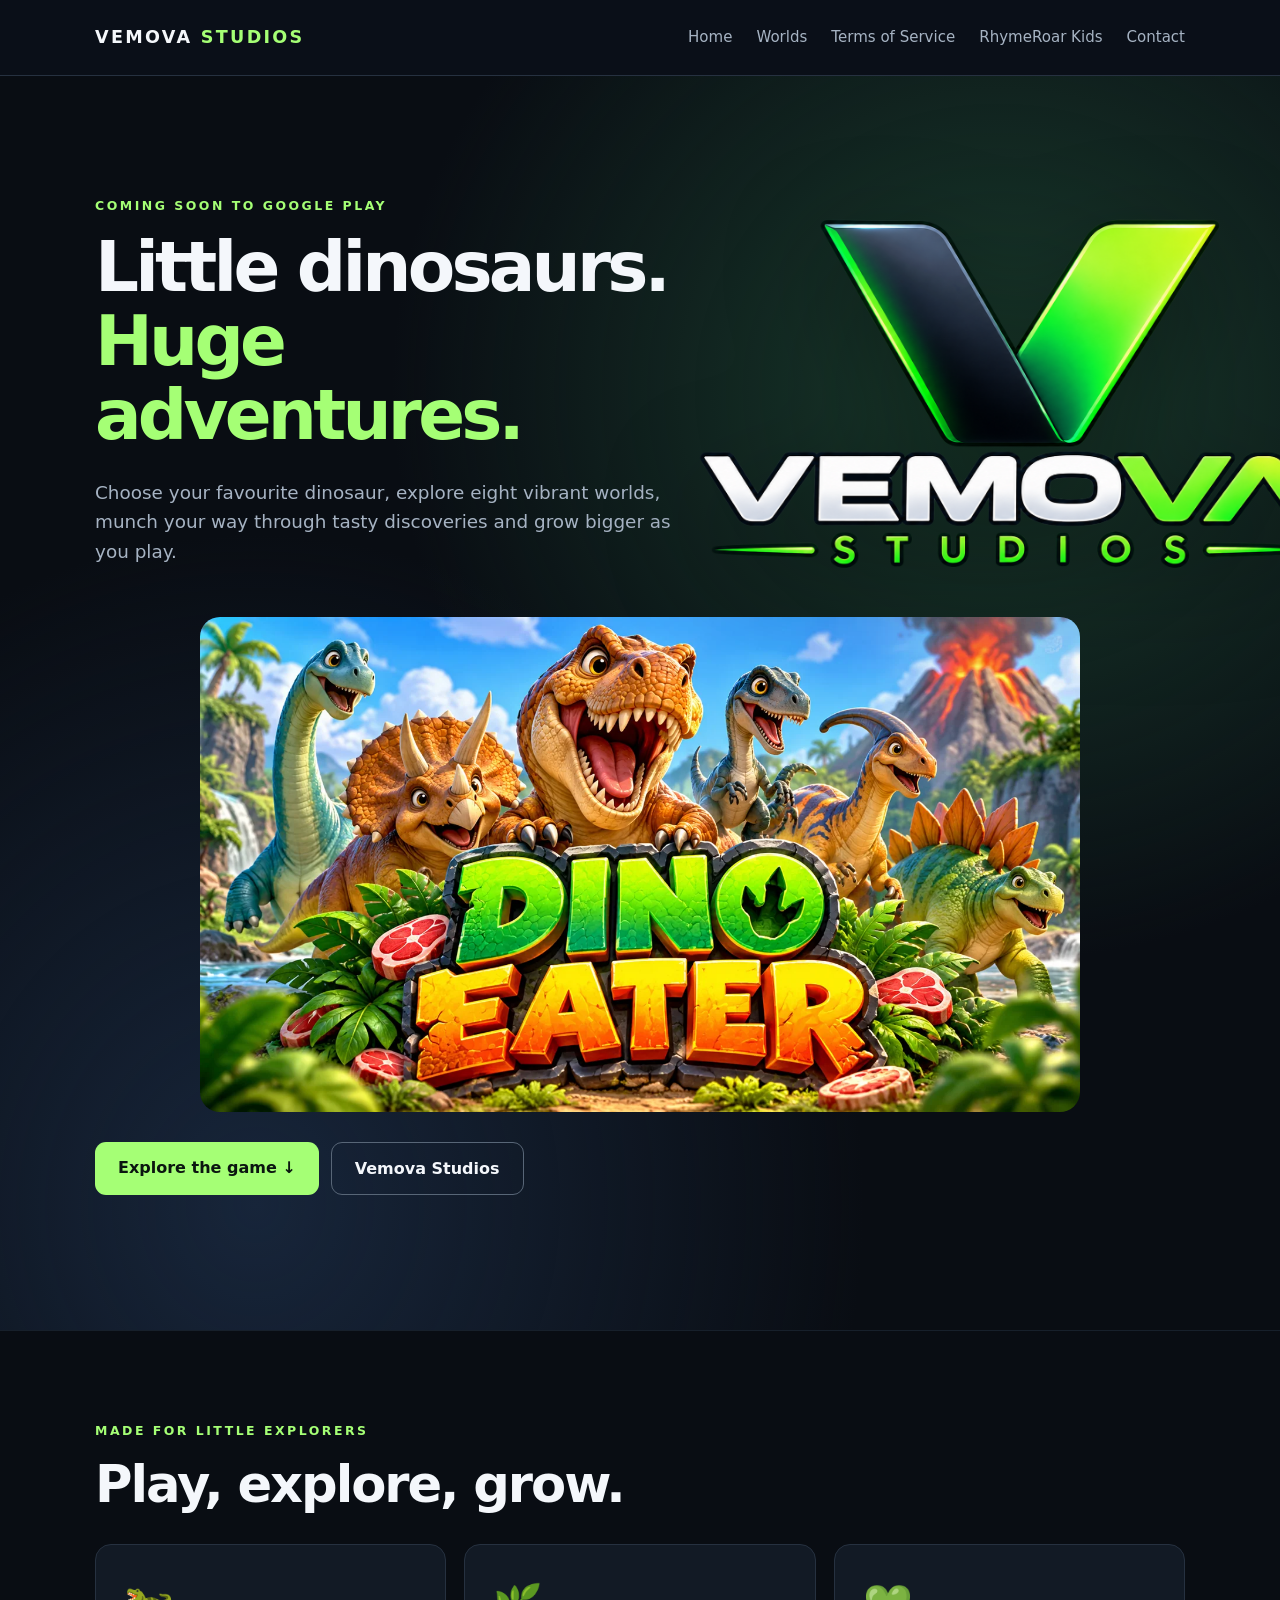
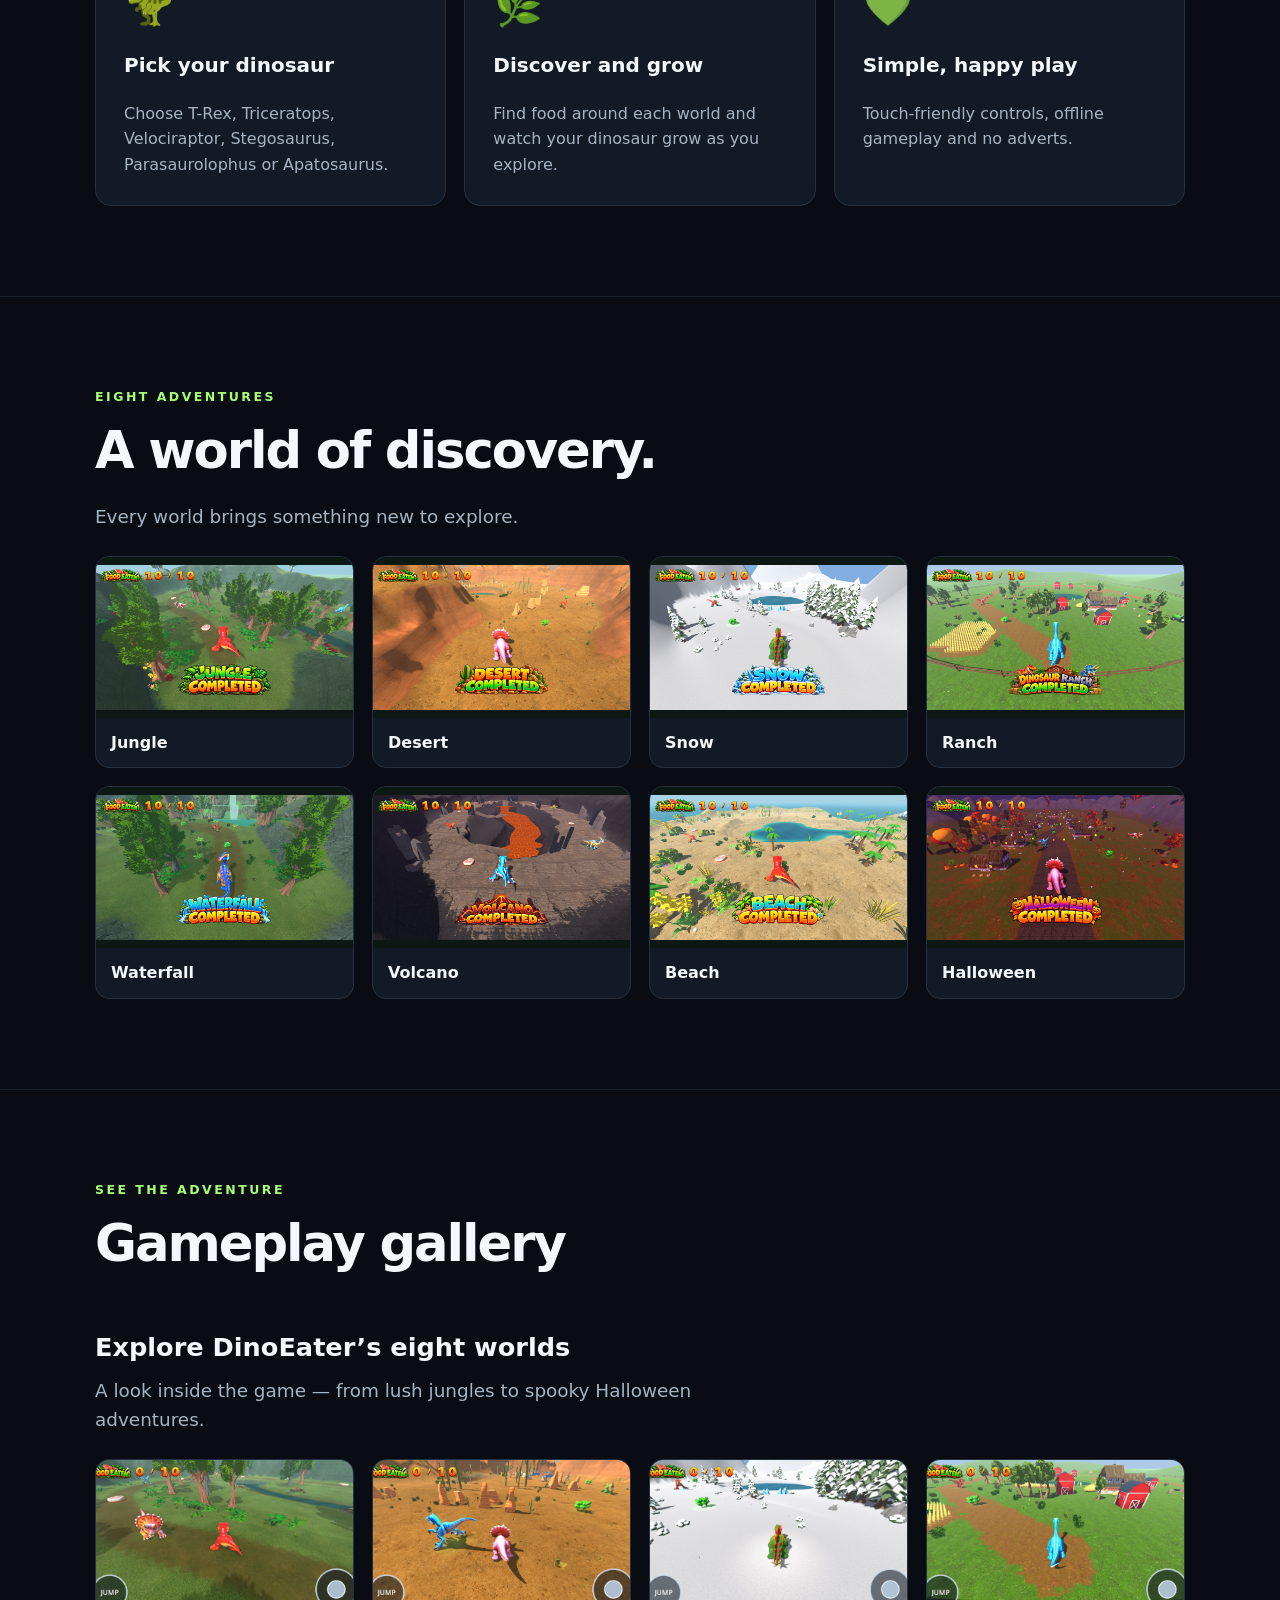
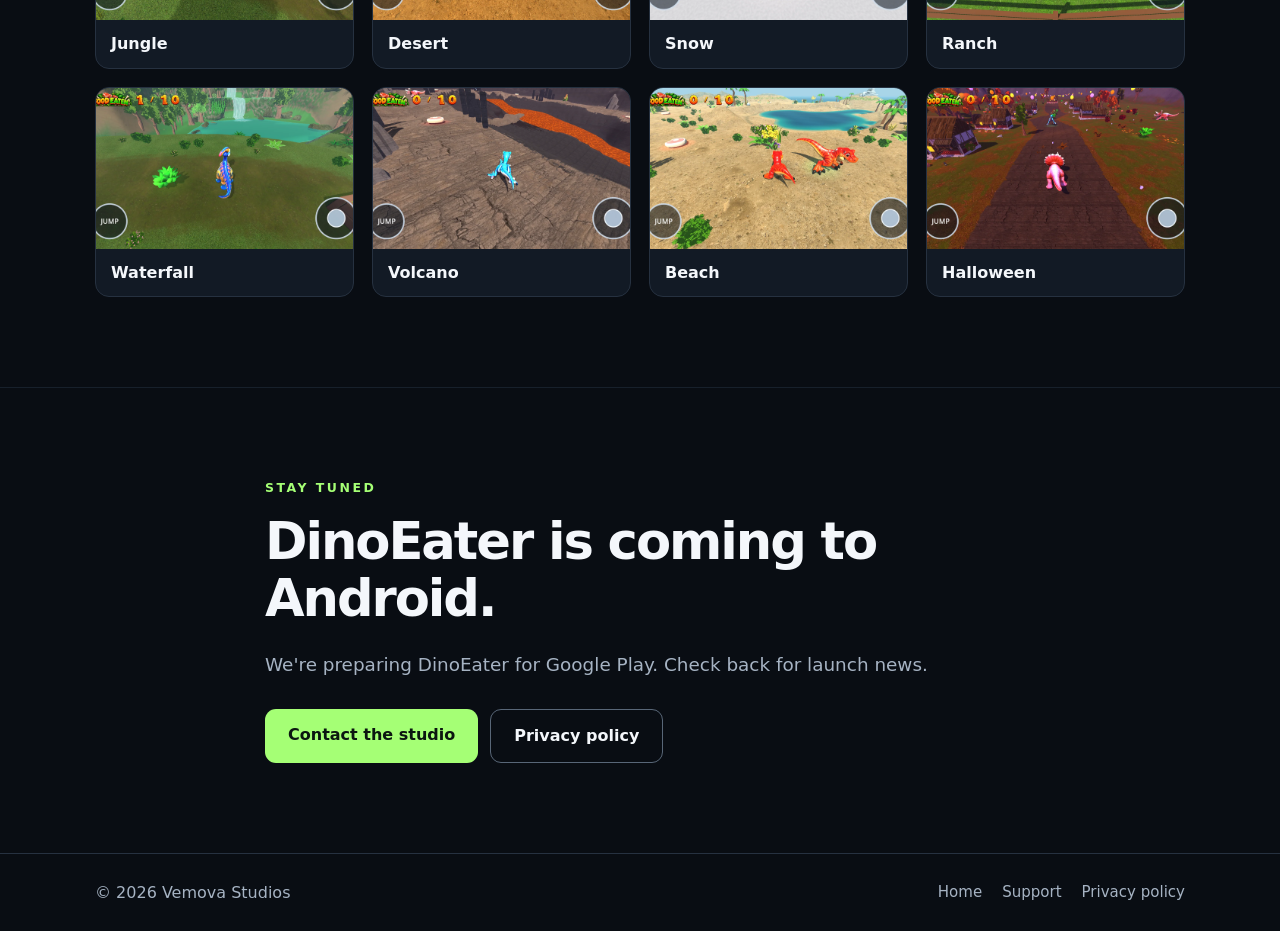
==== commit 82a10948: "Add RhymeRoar Kids to website navigation" ====
--- a/dinoeater/index.html
+++ b/dinoeater/index.html
@@ -1 +1 @@
-<!doctype html><html lang="en-GB"><head><meta charset="utf-8"><meta name="viewport" content="width=device-width,initial-scale=1"><meta name="description" content="DinoEater: an ad-free dinosaur adventure with six playable dinosaurs and eight worlds. Coming soon to Google Play."><meta name="theme-color" content="#090d13"><title>DinoEater | Vemova Studios</title><link rel="stylesheet" href="../style.css"></head><body><header><div class="wrap nav"><a class="brand" href="../">VEMOVA <span>STUDIOS</span></a><nav><a href="../">Home</a><a href="#worlds">Worlds</a><a href="terms/">Terms of Service</a><a href="mailto:support@vemovastudios.co.uk">Contact</a></nav></div></header><main><section class="hero"><div class="wrap"><div class="hero-layout"><div class="hero-copy"><div class="eyebrow">COMING SOON TO GOOGLE PLAY</div><h1>Little dinosaurs.<br><em>Huge adventures.</em></h1><p class="lead">Choose your favourite dinosaur, explore eight vibrant worlds, munch your way through tasty discoveries and grow bigger as you play.</p></div><img class="hero-logo" src="../Glossy%20Vemova%20Studios%20Logo.png" alt="Glossy Vemova Studios logo" fetchpriority="high"></div><img src="../dinoeater-banner.webp" alt="DinoEater adventure artwork with six colourful dinosaurs" style="display:block;width:100%;max-width:880px;border-radius:20px;margin:32px auto 0" loading="eager"><div class="actions"><a class="button" href="#features">Explore the game ↓</a><a class="button outline" href="../">Vemova Studios</a></div></div></section><section class="section" id="features"><div class="wrap"><div class="eyebrow">MADE FOR LITTLE EXPLORERS</div><h2>Play, explore, grow.</h2><div class="grid"><article class="tile"><div class="icon">🦖</div><h3>Pick your dinosaur</h3><p>Choose T-Rex, Triceratops, Velociraptor, Stegosaurus, Parasaurolophus or Apatosaurus.</p></article><article class="tile"><div class="icon">🌿</div><h3>Discover and grow</h3><p>Find food around each world and watch your dinosaur grow as you explore.</p></article><article class="tile"><div class="icon">💚</div><h3>Simple, happy play</h3><p>Touch-friendly controls, offline gameplay and no adverts.</p></article></div></div></section><section class="section" id="worlds"><div class="wrap"><div class="eyebrow">EIGHT ADVENTURES</div><h2>A world of discovery.</h2><p class="section-intro">Every world brings something new to explore.</p><div class="worlds" style="display:grid;grid-template-columns:repeat(auto-fit,minmax(245px,1fr));gap:18px"><figure style="margin:0;background:#121a25;border:1px solid #263140;border-radius:14px;overflow:hidden"><a href="../01_Jungle_Completed.png" target="_blank" rel="noopener" aria-label="Open larger Jungle completed screenshot" style="display:block;cursor:zoom-in"><img src="../01_Jungle_Completed.png" alt="DinoEater Jungle level completed screen" loading="lazy" style="display:block;width:100%;aspect-ratio:16/10;object-fit:contain;background:#0d1713"></a><figcaption style="padding:12px 15px;font-weight:700">Jungle</figcaption></figure><figure style="margin:0;background:#121a25;border:1px solid #263140;border-radius:14px;overflow:hidden"><a href="../02_Desert_Completed.png" target="_blank" rel="noopener" aria-label="Open larger Desert completed screenshot" style="display:block;cursor:zoom-in"><img src="../02_Desert_Completed.png" alt="DinoEater Desert level completed screen" loading="lazy" style="display:block;width:100%;aspect-ratio:16/10;object-fit:contain;background:#0d1713"></a><figcaption style="padding:12px 15px;font-weight:700">Desert</figcaption></figure><figure style="margin:0;background:#121a25;border:1px solid #263140;border-radius:14px;overflow:hidden"><a href="../03_Snow_Completed.png" target="_blank" rel="noopener" aria-label="Open larger Snow completed screenshot" style="display:block;cursor:zoom-in"><img src="../03_Snow_Completed.png" alt="DinoEater Snow level completed screen" loading="lazy" style="display:block;width:100%;aspect-ratio:16/10;object-fit:contain;background:#0d1713"></a><figcaption style="padding:12px 15px;font-weight:700">Snow</figcaption></figure><figure style="margin:0;background:#121a25;border:1px solid #263140;border-radius:14px;overflow:hidden"><a href="../04_Ranch_Completed.png" target="_blank" rel="noopener" aria-label="Open larger Ranch completed screenshot" style="display:block;cursor:zoom-in"><img src="../04_Ranch_Completed.png" alt="DinoEater Ranch level completed screen" loading="lazy" style="display:block;width:100%;aspect-ratio:16/10;object-fit:contain;background:#0d1713"></a><figcaption style="padding:12px 15px;font-weight:700">Ranch</figcaption></figure><figure style="margin:0;background:#121a25;border:1px solid #263140;border-radius:14px;overflow:hidden"><a href="../05_Waterfall_Completed.png" target="_blank" rel="noopener" aria-label="Open larger Waterfall completed screenshot" style="display:block;cursor:zoom-in"><img src="../05_Waterfall_Completed.png" alt="DinoEater Waterfall level completed screen" loading="lazy" style="display:block;width:100%;aspect-ratio:16/10;object-fit:contain;background:#0d1713"></a><figcaption style="padding:12px 15px;font-weight:700">Waterfall</figcaption></figure><figure style="margin:0;background:#121a25;border:1px solid #263140;border-radius:14px;overflow:hidden"><a href="../06_Volcano_Completed.png" target="_blank" rel="noopener" aria-label="Open larger Volcano completed screenshot" style="display:block;cursor:zoom-in"><img src="../06_Volcano_Completed.png" alt="DinoEater Volcano level completed screen" loading="lazy" style="display:block;width:100%;aspect-ratio:16/10;object-fit:contain;background:#0d1713"></a><figcaption style="padding:12px 15px;font-weight:700">Volcano</figcaption></figure><figure style="margin:0;background:#121a25;border:1px solid #263140;border-radius:14px;overflow:hidden"><a href="../07_Beach_Completed.png" target="_blank" rel="noopener" aria-label="Open larger Beach completed screenshot" style="display:block;cursor:zoom-in"><img src="../07_Beach_Completed.png" alt="DinoEater Beach level completed screen" loading="lazy" style="display:block;width:100%;aspect-ratio:16/10;object-fit:contain;background:#0d1713"></a><figcaption style="padding:12px 15px;font-weight:700">Beach</figcaption></figure><figure style="margin:0;background:#121a25;border:1px solid #263140;border-radius:14px;overflow:hidden"><a href="../08_Halloween_Completed.png" target="_blank" rel="noopener" aria-label="Open larger Halloween completed screenshot" style="display:block;cursor:zoom-in"><img src="../08_Halloween_Completed.png" alt="DinoEater Halloween level completed screen" loading="lazy" style="display:block;width:100%;aspect-ratio:16/10;object-fit:contain;background:#0d1713"></a><figcaption style="padding:12px 15px;font-weight:700">Halloween</figcaption></figure></div></div></div></section><section class="section"><div class="wrap"><div class="eyebrow">SEE THE ADVENTURE</div><h2>Gameplay gallery</h2><div style="margin-top:55px"><h3 style="font-size:1.6rem;margin-bottom:8px">Explore DinoEater’s eight worlds</h3><p class="section-intro">A look inside the game — from lush jungles to spooky Halloween adventures.</p><div class="dino-gallery" style="display:grid;grid-template-columns:repeat(auto-fit,minmax(240px,1fr));gap:18px;margin-top:24px"><figure style="margin:0;background:#121a25;border:1px solid #263140;border-radius:14px;overflow:hidden"><img src="../01-jungle.webp" alt="DinoEater Jungle world gameplay screenshot" loading="lazy" style="display:block;width:100%;aspect-ratio:16/10;object-fit:cover"><figcaption style="padding:11px 15px;font-weight:700">Jungle</figcaption></figure><figure style="margin:0;background:#121a25;border:1px solid #263140;border-radius:14px;overflow:hidden"><img src="../02-desert.webp" alt="DinoEater Desert world gameplay screenshot" loading="lazy" style="display:block;width:100%;aspect-ratio:16/10;object-fit:cover"><figcaption style="padding:11px 15px;font-weight:700">Desert</figcaption></figure><figure style="margin:0;background:#121a25;border:1px solid #263140;border-radius:14px;overflow:hidden"><img src="../03-snow.webp" alt="DinoEater Snow world gameplay screenshot" loading="lazy" style="display:block;width:100%;aspect-ratio:16/10;object-fit:cover"><figcaption style="padding:11px 15px;font-weight:700">Snow</figcaption></figure><figure style="margin:0;background:#121a25;border:1px solid #263140;border-radius:14px;overflow:hidden"><img src="../04-ranch.webp" alt="DinoEater Ranch world gameplay screenshot" loading="lazy" style="display:block;width:100%;aspect-ratio:16/10;object-fit:cover"><figcaption style="padding:11px 15px;font-weight:700">Ranch</figcaption></figure><figure style="margin:0;background:#121a25;border:1px solid #263140;border-radius:14px;overflow:hidden"><img src="../05-waterfall.webp" alt="DinoEater Waterfall world gameplay screenshot" loading="lazy" style="display:block;width:100%;aspect-ratio:16/10;object-fit:cover"><figcaption style="padding:11px 15px;font-weight:700">Waterfall</figcaption></figure><figure style="margin:0;background:#121a25;border:1px solid #263140;border-radius:14px;overflow:hidden"><img src="../06-volcano.webp" alt="DinoEater Volcano world gameplay screenshot" loading="lazy" style="display:block;width:100%;aspect-ratio:16/10;object-fit:cover"><figcaption style="padding:11px 15px;font-weight:700">Volcano</figcaption></figure><figure style="margin:0;background:#121a25;border:1px solid #263140;border-radius:14px;overflow:hidden"><img src="../07-beach.webp" alt="DinoEater Beach world gameplay screenshot" loading="lazy" style="display:block;width:100%;aspect-ratio:16/10;object-fit:cover"><figcaption style="padding:11px 15px;font-weight:700">Beach</figcaption></figure><figure style="margin:0;background:#121a25;border:1px solid #263140;border-radius:14px;overflow:hidden"><img src="../08-halloween.webp" alt="DinoEater Halloween world gameplay screenshot" loading="lazy" style="display:block;width:100%;aspect-ratio:16/10;object-fit:cover"><figcaption style="padding:11px 15px;font-weight:700">Halloween</figcaption></figure></div></div></div></section><section class="section"><div class="wrap narrow"><div class="eyebrow">STAY TUNED</div><h2>DinoEater is coming to Android.</h2><p class="section-intro">We're preparing DinoEater for Google Play. Check back for launch news.</p><div class="actions"><a class="button" href="mailto:support@vemovastudios.co.uk?subject=DinoEater%20enquiry">Contact the studio</a><a class="button outline" href="https://privacy.vemovastudios.co.uk/">Privacy policy</a></div></div></section></main><footer><div class="wrap footer-inner"><span>© <span id="year">2026</span> Vemova Studios</span><div class="footer-links"><a href="../">Home</a><a href="mailto:support@vemovastudios.co.uk">Support</a><a href="https://privacy.vemovastudios.co.uk/">Privacy policy</a></div></div></footer><script>document.getElementById('year').textContent=new Date().getFullYear()</script></body></html>+<!doctype html><html lang="en-GB"><head><meta charset="utf-8"><meta name="viewport" content="width=device-width,initial-scale=1"><meta name="description" content="DinoEater: an ad-free dinosaur adventure with six playable dinosaurs and eight worlds. Coming soon to Google Play."><meta name="theme-color" content="#090d13"><title>DinoEater | Vemova Studios</title><link rel="stylesheet" href="../style.css"></head><body><header><div class="wrap nav"><a class="brand" href="../">VEMOVA <span>STUDIOS</span></a><nav><a href="../">Home</a><a href="#worlds">Worlds</a><a href="terms/">Terms of Service</a><a href="../rhymeroar/">RhymeRoar Kids</a><a href="mailto:support@vemovastudios.co.uk">Contact</a></nav></div></header><main><section class="hero"><div class="wrap"><div class="hero-layout"><div class="hero-copy"><div class="eyebrow">COMING SOON TO GOOGLE PLAY</div><h1>Little dinosaurs.<br><em>Huge adventures.</em></h1><p class="lead">Choose your favourite dinosaur, explore eight vibrant worlds, munch your way through tasty discoveries and grow bigger as you play.</p></div><img class="hero-logo" src="../Glossy%20Vemova%20Studios%20Logo.png" alt="Glossy Vemova Studios logo" fetchpriority="high"></div><img src="../dinoeater-banner.webp" alt="DinoEater adventure artwork with six colourful dinosaurs" style="display:block;width:100%;max-width:880px;border-radius:20px;margin:32px auto 0" loading="eager"><div class="actions"><a class="button" href="#features">Explore the game ↓</a><a class="button outline" href="../">Vemova Studios</a></div></div></section><section class="section" id="features"><div class="wrap"><div class="eyebrow">MADE FOR LITTLE EXPLORERS</div><h2>Play, explore, grow.</h2><div class="grid"><article class="tile"><div class="icon">🦖</div><h3>Pick your dinosaur</h3><p>Choose T-Rex, Triceratops, Velociraptor, Stegosaurus, Parasaurolophus or Apatosaurus.</p></article><article class="tile"><div class="icon">🌿</div><h3>Discover and grow</h3><p>Find food around each world and watch your dinosaur grow as you explore.</p></article><article class="tile"><div class="icon">💚</div><h3>Simple, happy play</h3><p>Touch-friendly controls, offline gameplay and no adverts.</p></article></div></div></section><section class="section" id="worlds"><div class="wrap"><div class="eyebrow">EIGHT ADVENTURES</div><h2>A world of discovery.</h2><p class="section-intro">Every world brings something new to explore.</p><div class="worlds" style="display:grid;grid-template-columns:repeat(auto-fit,minmax(245px,1fr));gap:18px"><figure style="margin:0;background:#121a25;border:1px solid #263140;border-radius:14px;overflow:hidden"><a href="../01_Jungle_Completed.png" target="_blank" rel="noopener" aria-label="Open larger Jungle completed screenshot" style="display:block;cursor:zoom-in"><img src="../01_Jungle_Completed.png" alt="DinoEater Jungle level completed screen" loading="lazy" style="display:block;width:100%;aspect-ratio:16/10;object-fit:contain;background:#0d1713"></a><figcaption style="padding:12px 15px;font-weight:700">Jungle</figcaption></figure><figure style="margin:0;background:#121a25;border:1px solid #263140;border-radius:14px;overflow:hidden"><a href="../02_Desert_Completed.png" target="_blank" rel="noopener" aria-label="Open larger Desert completed screenshot" style="display:block;cursor:zoom-in"><img src="../02_Desert_Completed.png" alt="DinoEater Desert level completed screen" loading="lazy" style="display:block;width:100%;aspect-ratio:16/10;object-fit:contain;background:#0d1713"></a><figcaption style="padding:12px 15px;font-weight:700">Desert</figcaption></figure><figure style="margin:0;background:#121a25;border:1px solid #263140;border-radius:14px;overflow:hidden"><a href="../03_Snow_Completed.png" target="_blank" rel="noopener" aria-label="Open larger Snow completed screenshot" style="display:block;cursor:zoom-in"><img src="../03_Snow_Completed.png" alt="DinoEater Snow level completed screen" loading="lazy" style="display:block;width:100%;aspect-ratio:16/10;object-fit:contain;background:#0d1713"></a><figcaption style="padding:12px 15px;font-weight:700">Snow</figcaption></figure><figure style="margin:0;background:#121a25;border:1px solid #263140;border-radius:14px;overflow:hidden"><a href="../04_Ranch_Completed.png" target="_blank" rel="noopener" aria-label="Open larger Ranch completed screenshot" style="display:block;cursor:zoom-in"><img src="../04_Ranch_Completed.png" alt="DinoEater Ranch level completed screen" loading="lazy" style="display:block;width:100%;aspect-ratio:16/10;object-fit:contain;background:#0d1713"></a><figcaption style="padding:12px 15px;font-weight:700">Ranch</figcaption></figure><figure style="margin:0;background:#121a25;border:1px solid #263140;border-radius:14px;overflow:hidden"><a href="../05_Waterfall_Completed.png" target="_blank" rel="noopener" aria-label="Open larger Waterfall completed screenshot" style="display:block;cursor:zoom-in"><img src="../05_Waterfall_Completed.png" alt="DinoEater Waterfall level completed screen" loading="lazy" style="display:block;width:100%;aspect-ratio:16/10;object-fit:contain;background:#0d1713"></a><figcaption style="padding:12px 15px;font-weight:700">Waterfall</figcaption></figure><figure style="margin:0;background:#121a25;border:1px solid #263140;border-radius:14px;overflow:hidden"><a href="../06_Volcano_Completed.png" target="_blank" rel="noopener" aria-label="Open larger Volcano completed screenshot" style="display:block;cursor:zoom-in"><img src="../06_Volcano_Completed.png" alt="DinoEater Volcano level completed screen" loading="lazy" style="display:block;width:100%;aspect-ratio:16/10;object-fit:contain;background:#0d1713"></a><figcaption style="padding:12px 15px;font-weight:700">Volcano</figcaption></figure><figure style="margin:0;background:#121a25;border:1px solid #263140;border-radius:14px;overflow:hidden"><a href="../07_Beach_Completed.png" target="_blank" rel="noopener" aria-label="Open larger Beach completed screenshot" style="display:block;cursor:zoom-in"><img src="../07_Beach_Completed.png" alt="DinoEater Beach level completed screen" loading="lazy" style="display:block;width:100%;aspect-ratio:16/10;object-fit:contain;background:#0d1713"></a><figcaption style="padding:12px 15px;font-weight:700">Beach</figcaption></figure><figure style="margin:0;background:#121a25;border:1px solid #263140;border-radius:14px;overflow:hidden"><a href="../08_Halloween_Completed.png" target="_blank" rel="noopener" aria-label="Open larger Halloween completed screenshot" style="display:block;cursor:zoom-in"><img src="../08_Halloween_Completed.png" alt="DinoEater Halloween level completed screen" loading="lazy" style="display:block;width:100%;aspect-ratio:16/10;object-fit:contain;background:#0d1713"></a><figcaption style="padding:12px 15px;font-weight:700">Halloween</figcaption></figure></div></div></div></section><section class="section"><div class="wrap"><div class="eyebrow">SEE THE ADVENTURE</div><h2>Gameplay gallery</h2><div style="margin-top:55px"><h3 style="font-size:1.6rem;margin-bottom:8px">Explore DinoEater’s eight worlds</h3><p class="section-intro">A look inside the game — from lush jungles to spooky Halloween adventures.</p><div class="dino-gallery" style="display:grid;grid-template-columns:repeat(auto-fit,minmax(240px,1fr));gap:18px;margin-top:24px"><figure style="margin:0;background:#121a25;border:1px solid #263140;border-radius:14px;overflow:hidden"><img src="../01-jungle.webp" alt="DinoEater Jungle world gameplay screenshot" loading="lazy" style="display:block;width:100%;aspect-ratio:16/10;object-fit:cover"><figcaption style="padding:11px 15px;font-weight:700">Jungle</figcaption></figure><figure style="margin:0;background:#121a25;border:1px solid #263140;border-radius:14px;overflow:hidden"><img src="../02-desert.webp" alt="DinoEater Desert world gameplay screenshot" loading="lazy" style="display:block;width:100%;aspect-ratio:16/10;object-fit:cover"><figcaption style="padding:11px 15px;font-weight:700">Desert</figcaption></figure><figure style="margin:0;background:#121a25;border:1px solid #263140;border-radius:14px;overflow:hidden"><img src="../03-snow.webp" alt="DinoEater Snow world gameplay screenshot" loading="lazy" style="display:block;width:100%;aspect-ratio:16/10;object-fit:cover"><figcaption style="padding:11px 15px;font-weight:700">Snow</figcaption></figure><figure style="margin:0;background:#121a25;border:1px solid #263140;border-radius:14px;overflow:hidden"><img src="../04-ranch.webp" alt="DinoEater Ranch world gameplay screenshot" loading="lazy" style="display:block;width:100%;aspect-ratio:16/10;object-fit:cover"><figcaption style="padding:11px 15px;font-weight:700">Ranch</figcaption></figure><figure style="margin:0;background:#121a25;border:1px solid #263140;border-radius:14px;overflow:hidden"><img src="../05-waterfall.webp" alt="DinoEater Waterfall world gameplay screenshot" loading="lazy" style="display:block;width:100%;aspect-ratio:16/10;object-fit:cover"><figcaption style="padding:11px 15px;font-weight:700">Waterfall</figcaption></figure><figure style="margin:0;background:#121a25;border:1px solid #263140;border-radius:14px;overflow:hidden"><img src="../06-volcano.webp" alt="DinoEater Volcano world gameplay screenshot" loading="lazy" style="display:block;width:100%;aspect-ratio:16/10;object-fit:cover"><figcaption style="padding:11px 15px;font-weight:700">Volcano</figcaption></figure><figure style="margin:0;background:#121a25;border:1px solid #263140;border-radius:14px;overflow:hidden"><img src="../07-beach.webp" alt="DinoEater Beach world gameplay screenshot" loading="lazy" style="display:block;width:100%;aspect-ratio:16/10;object-fit:cover"><figcaption style="padding:11px 15px;font-weight:700">Beach</figcaption></figure><figure style="margin:0;background:#121a25;border:1px solid #263140;border-radius:14px;overflow:hidden"><img src="../08-halloween.webp" alt="DinoEater Halloween world gameplay screenshot" loading="lazy" style="display:block;width:100%;aspect-ratio:16/10;object-fit:cover"><figcaption style="padding:11px 15px;font-weight:700">Halloween</figcaption></figure></div></div></div></section><section class="section"><div class="wrap narrow"><div class="eyebrow">STAY TUNED</div><h2>DinoEater is coming to Android.</h2><p class="section-intro">We're preparing DinoEater for Google Play. Check back for launch news.</p><div class="actions"><a class="button" href="mailto:support@vemovastudios.co.uk?subject=DinoEater%20enquiry">Contact the studio</a><a class="button outline" href="https://privacy.vemovastudios.co.uk/">Privacy policy</a></div></div></section></main><footer><div class="wrap footer-inner"><span>© <span id="year">2026</span> Vemova Studios</span><div class="footer-links"><a href="../">Home</a><a href="mailto:support@vemovastudios.co.uk">Support</a><a href="https://privacy.vemovastudios.co.uk/">Privacy policy</a></div></div></footer><script>document.getElementById('year').textContent=new Date().getFullYear()</script></body></html>
